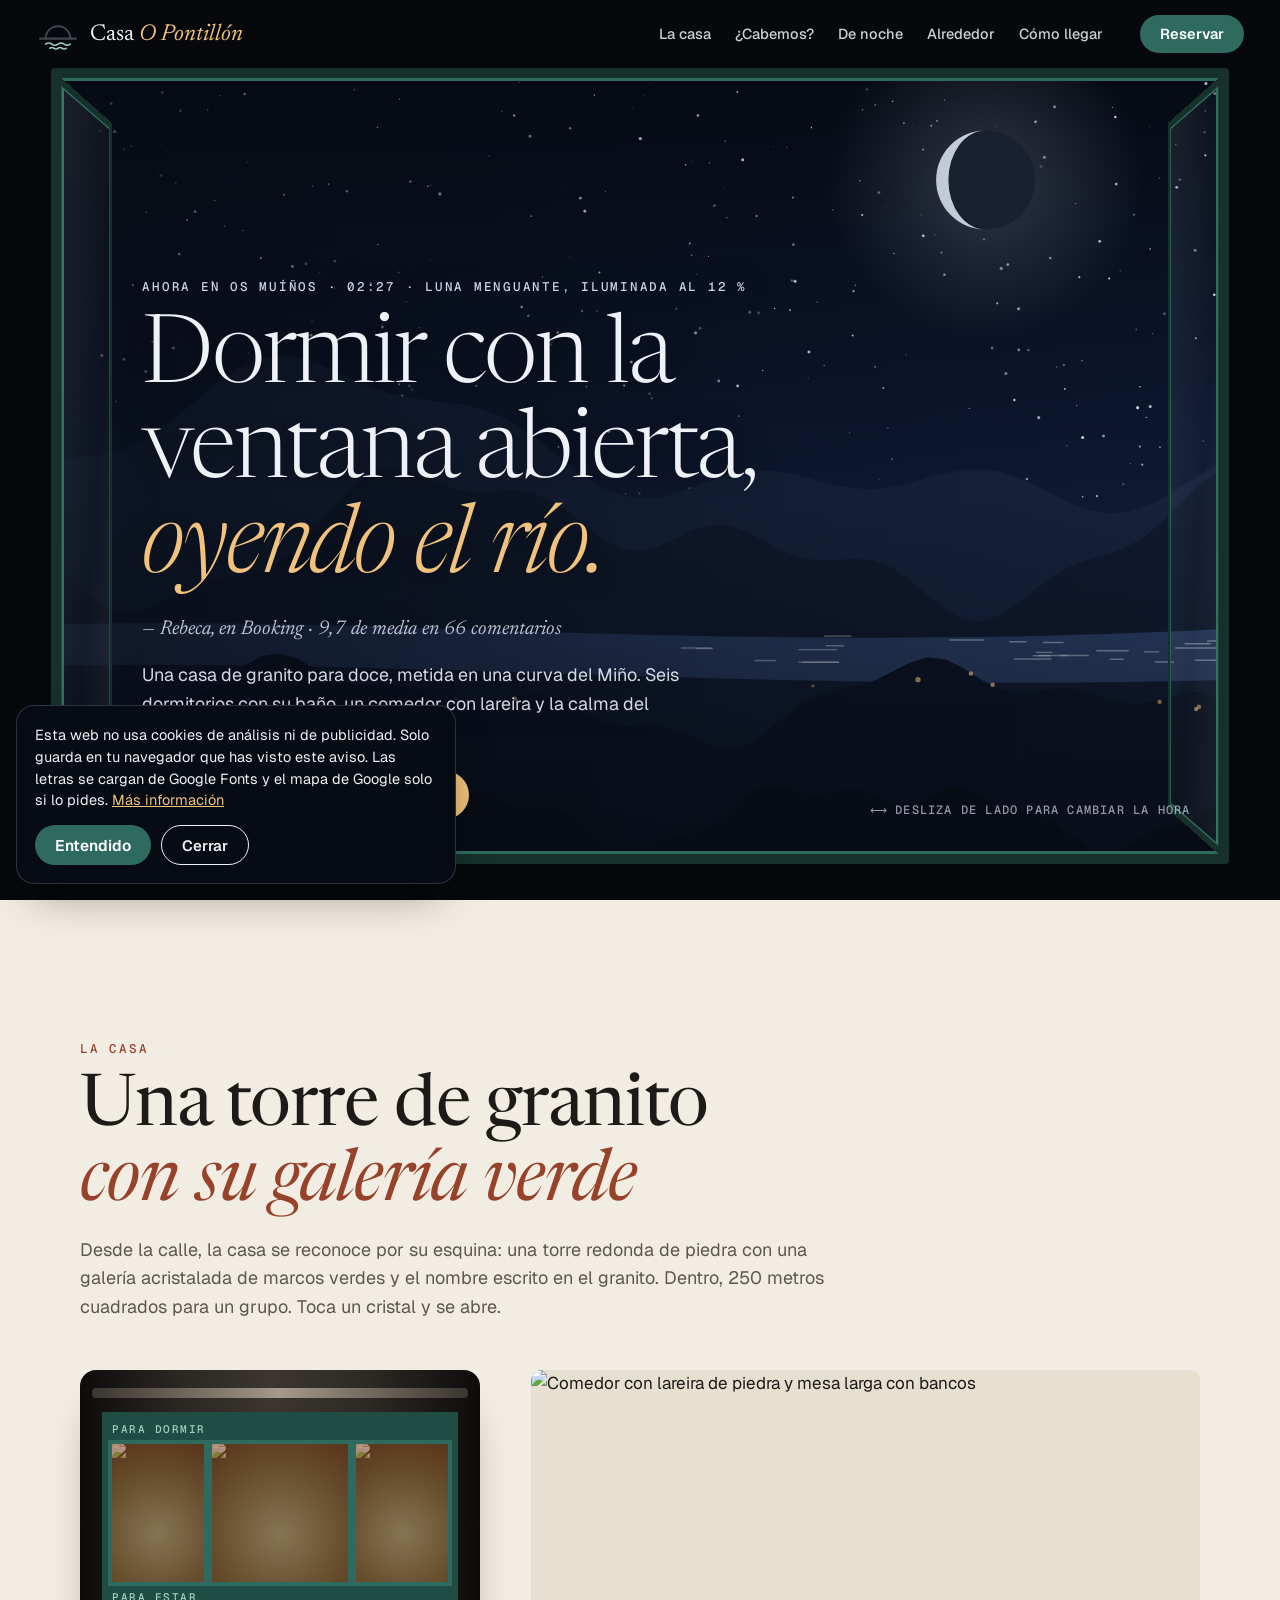
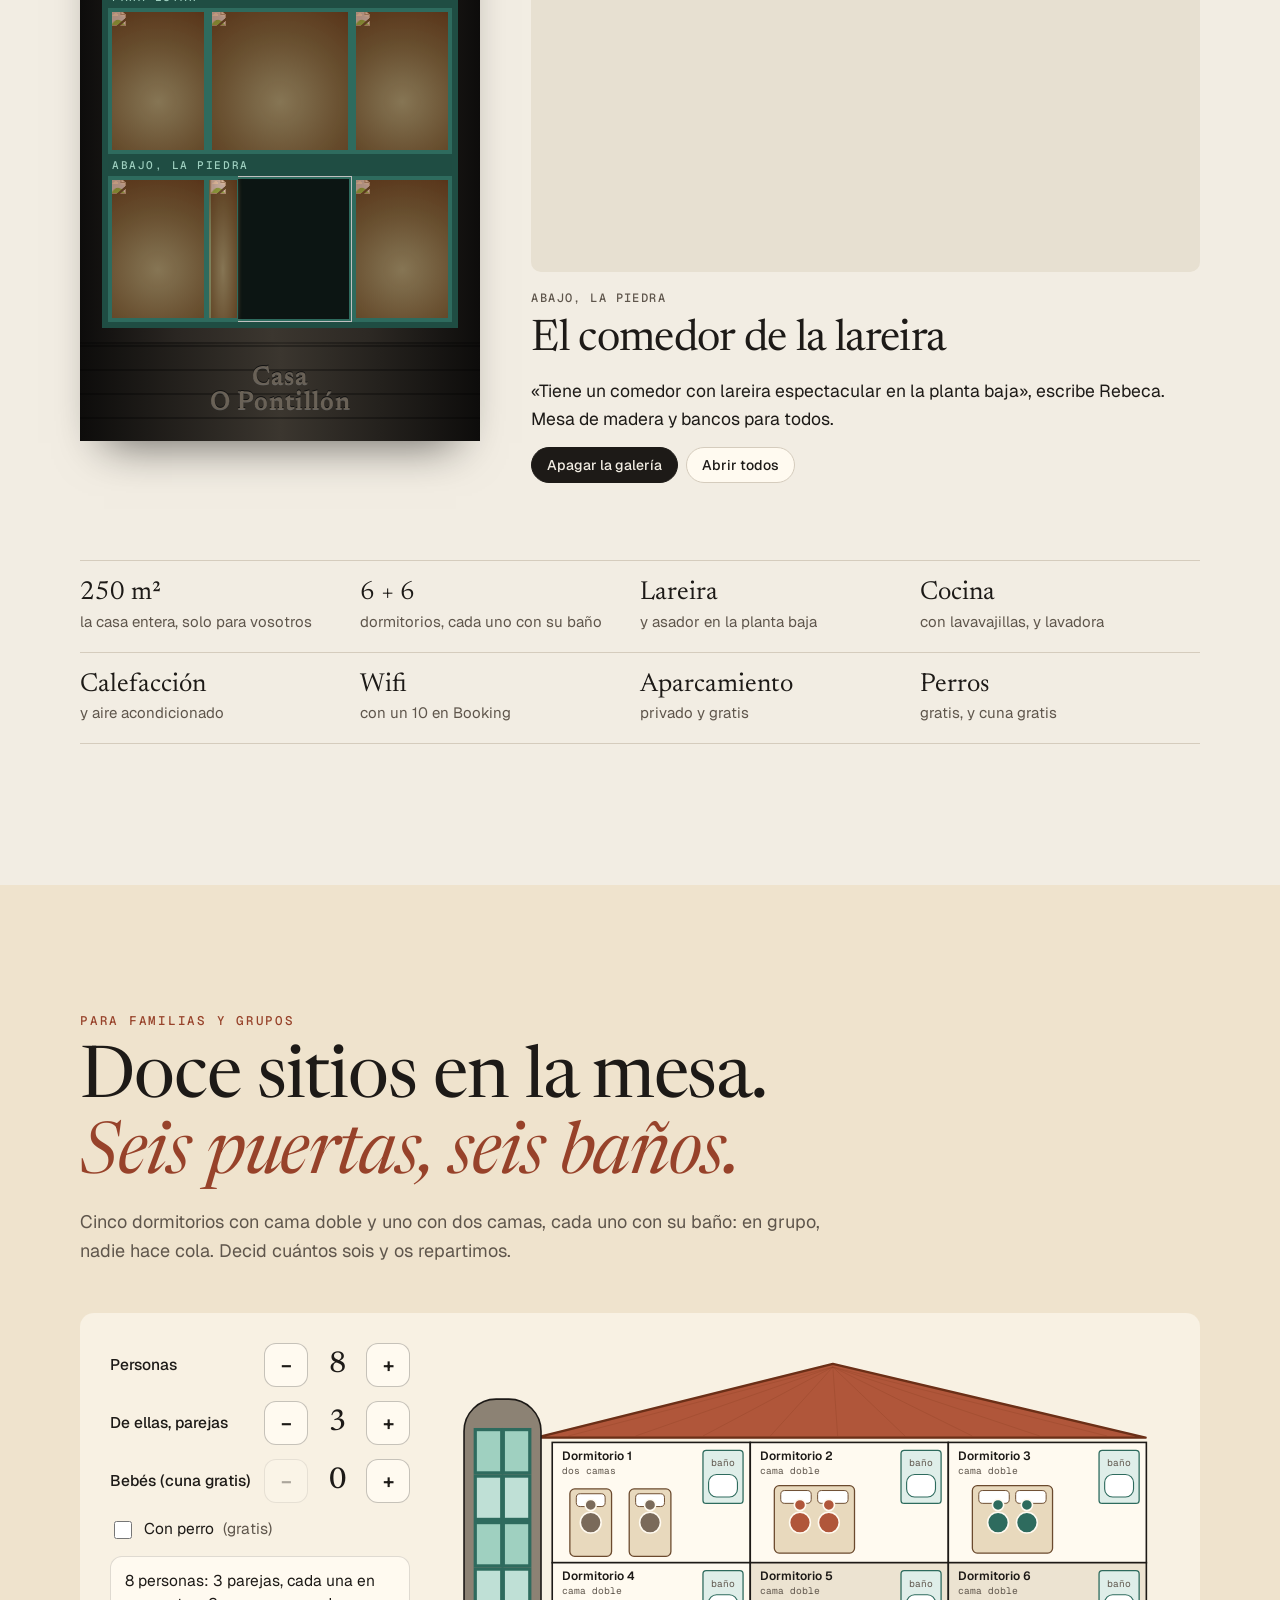
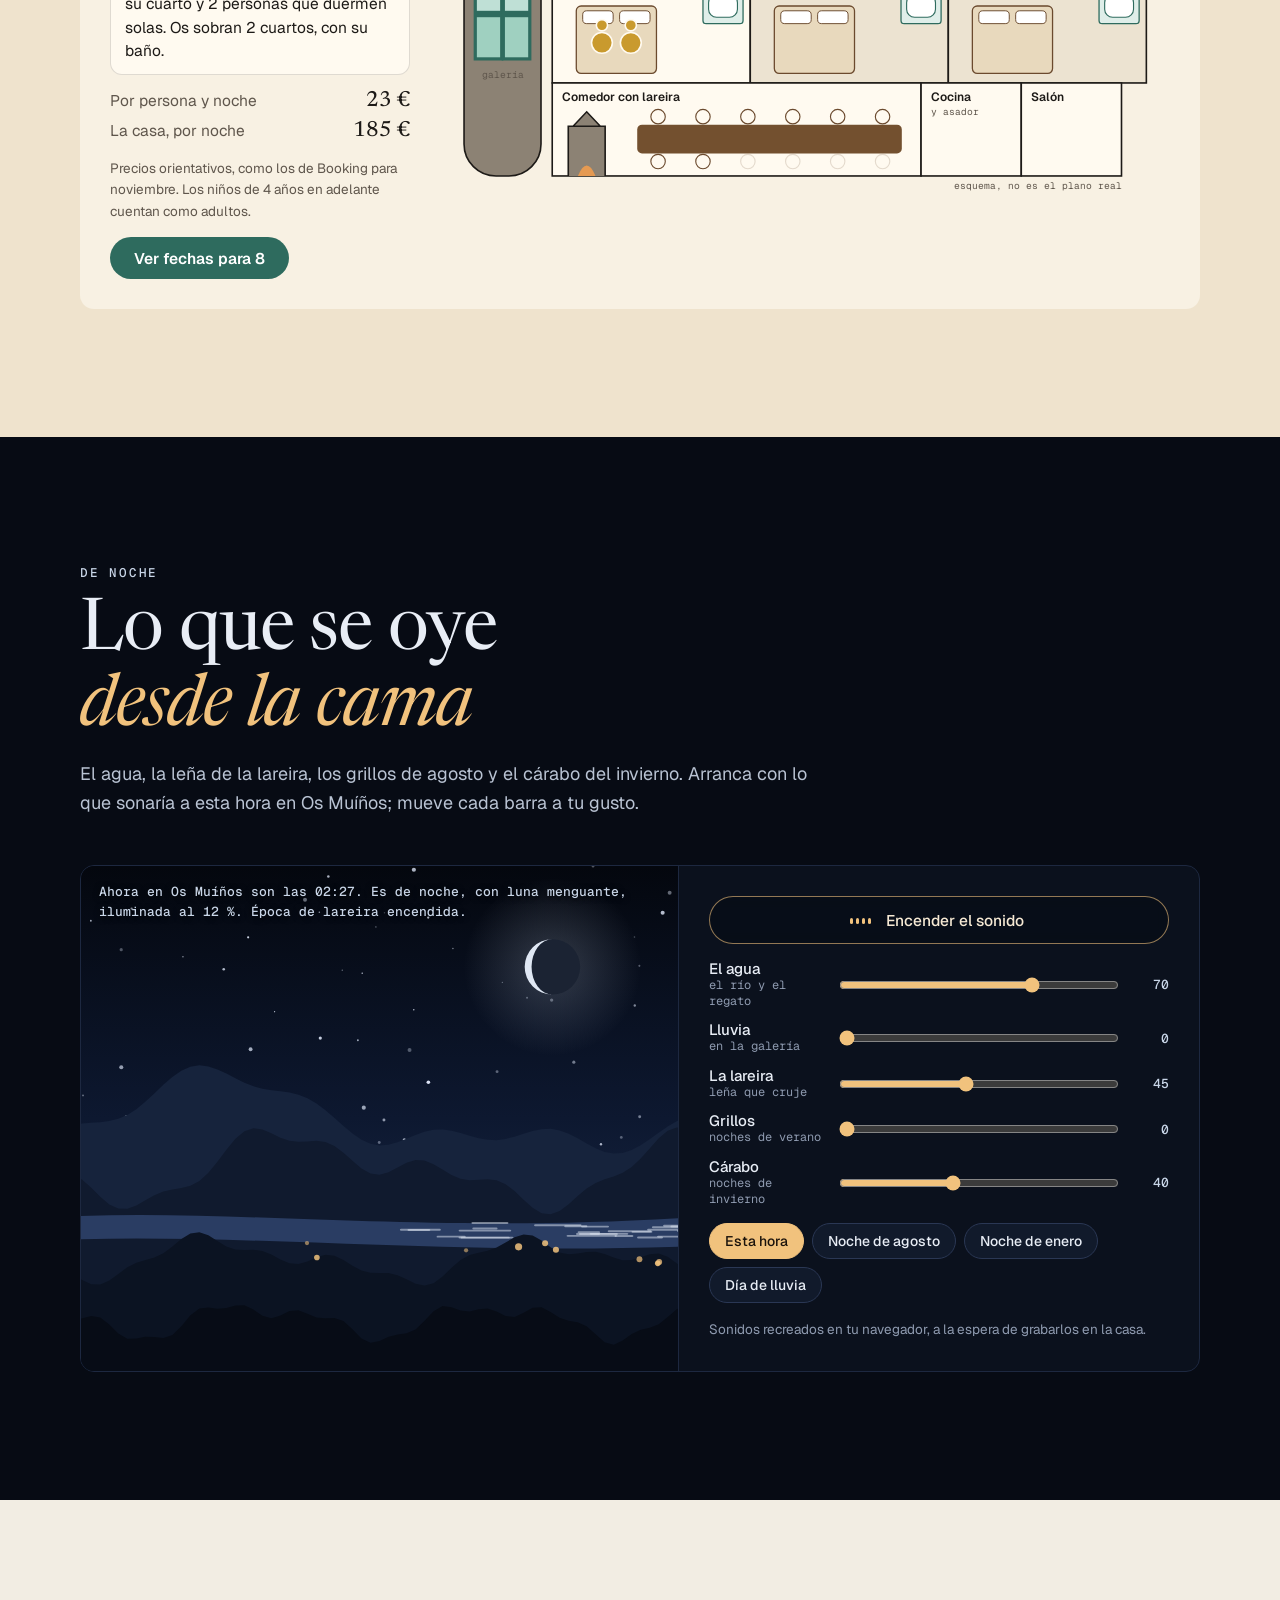
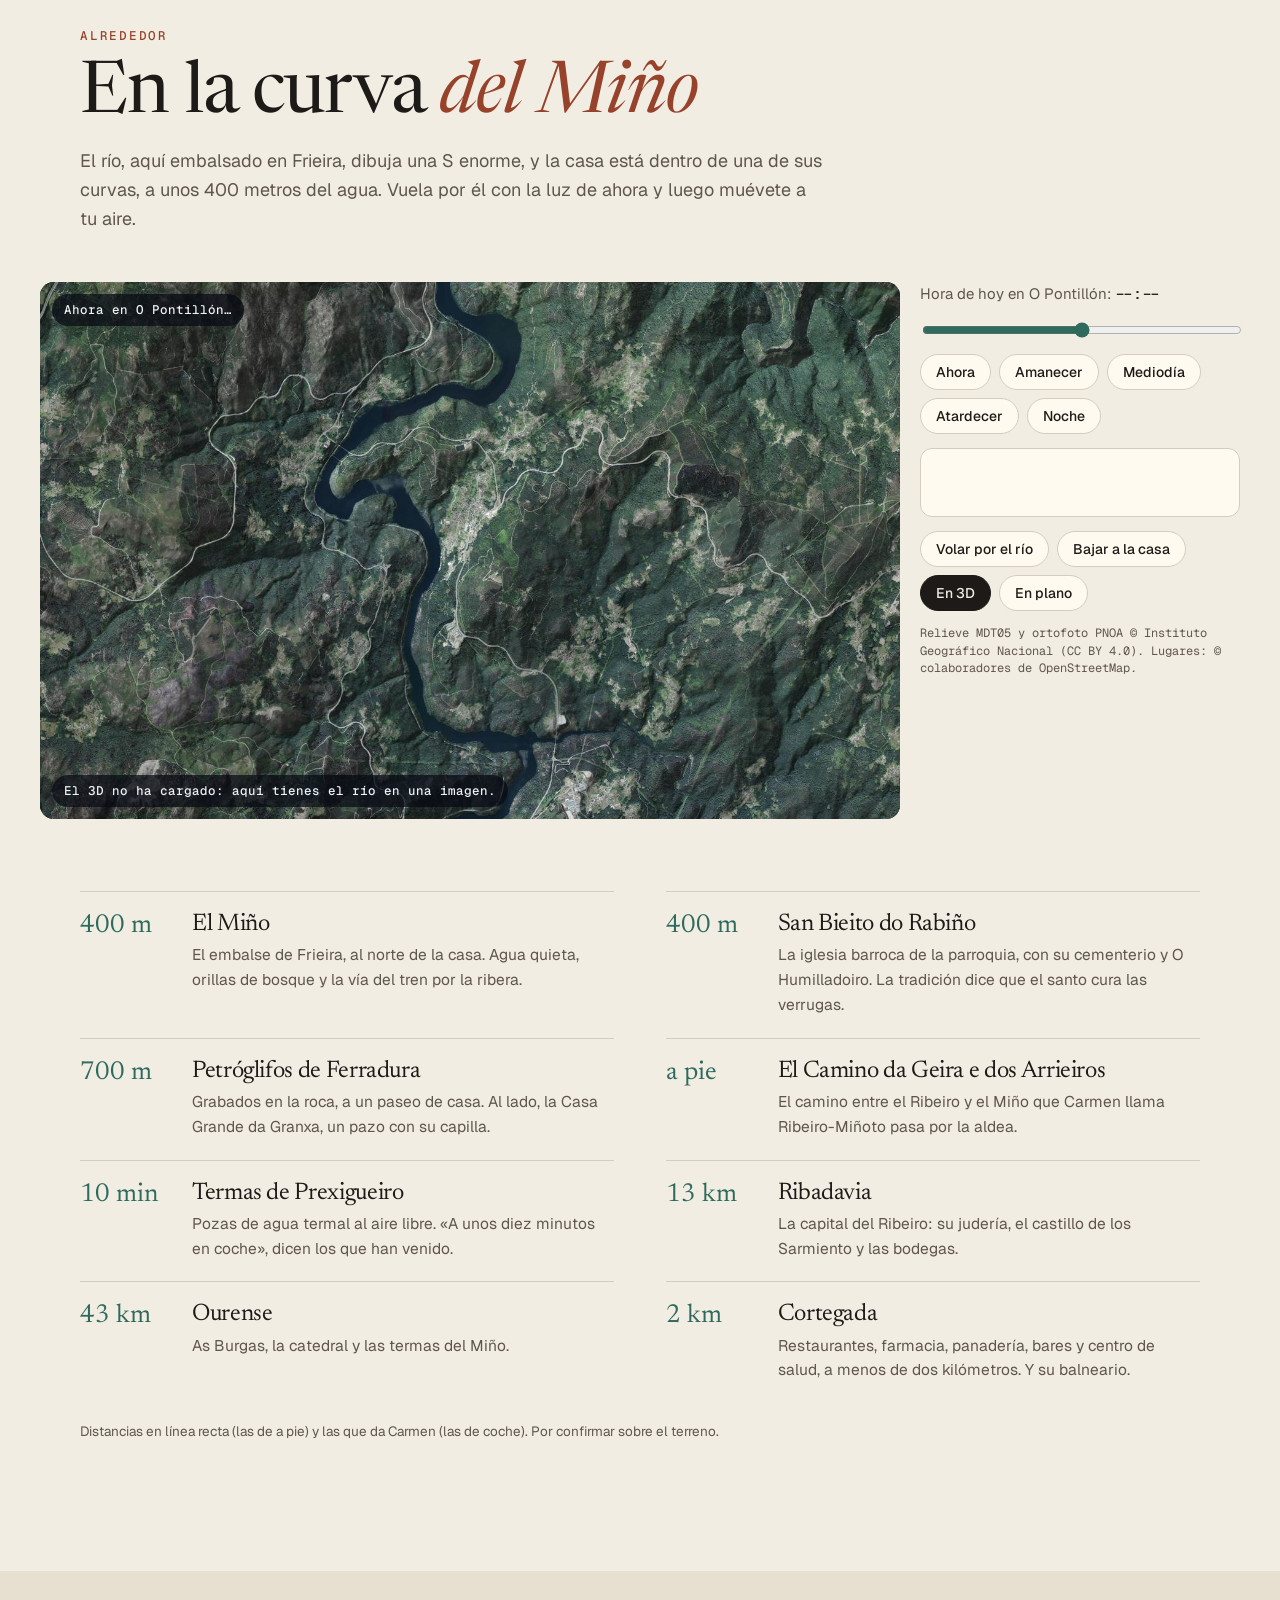
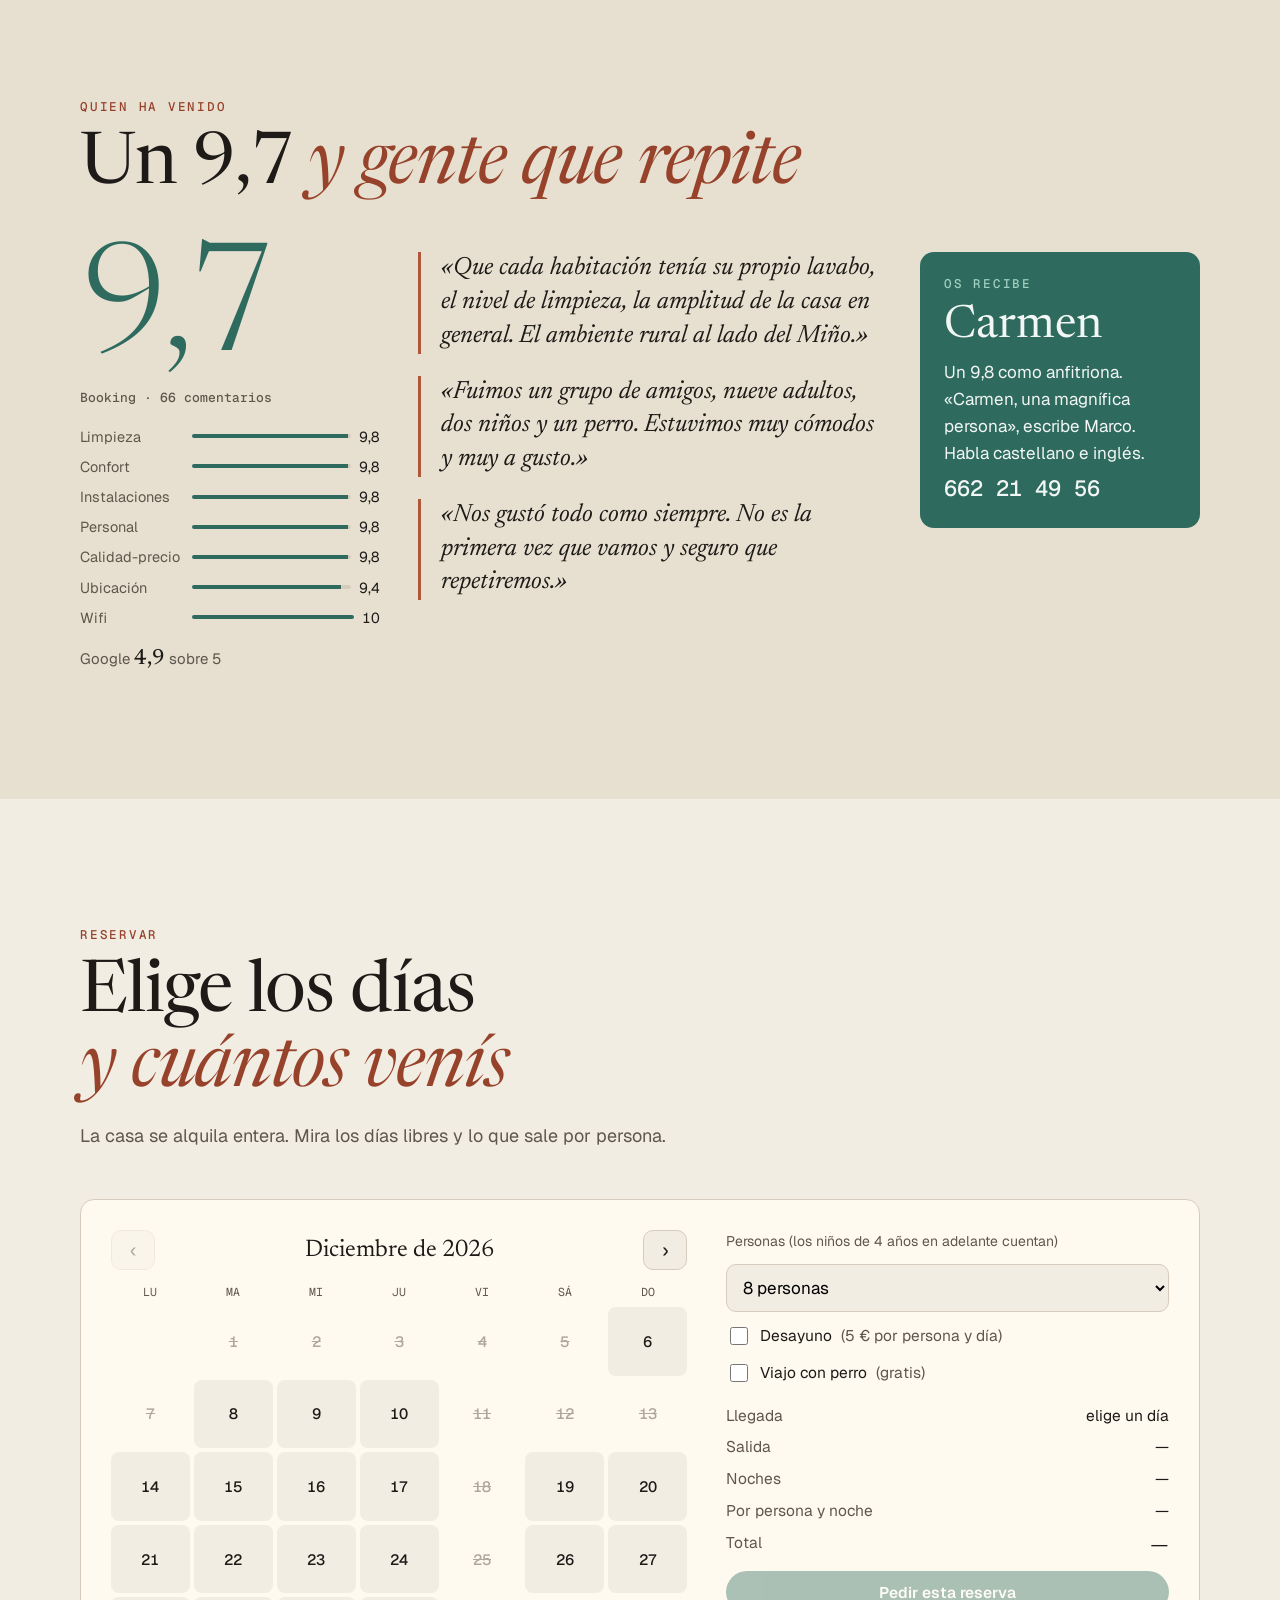
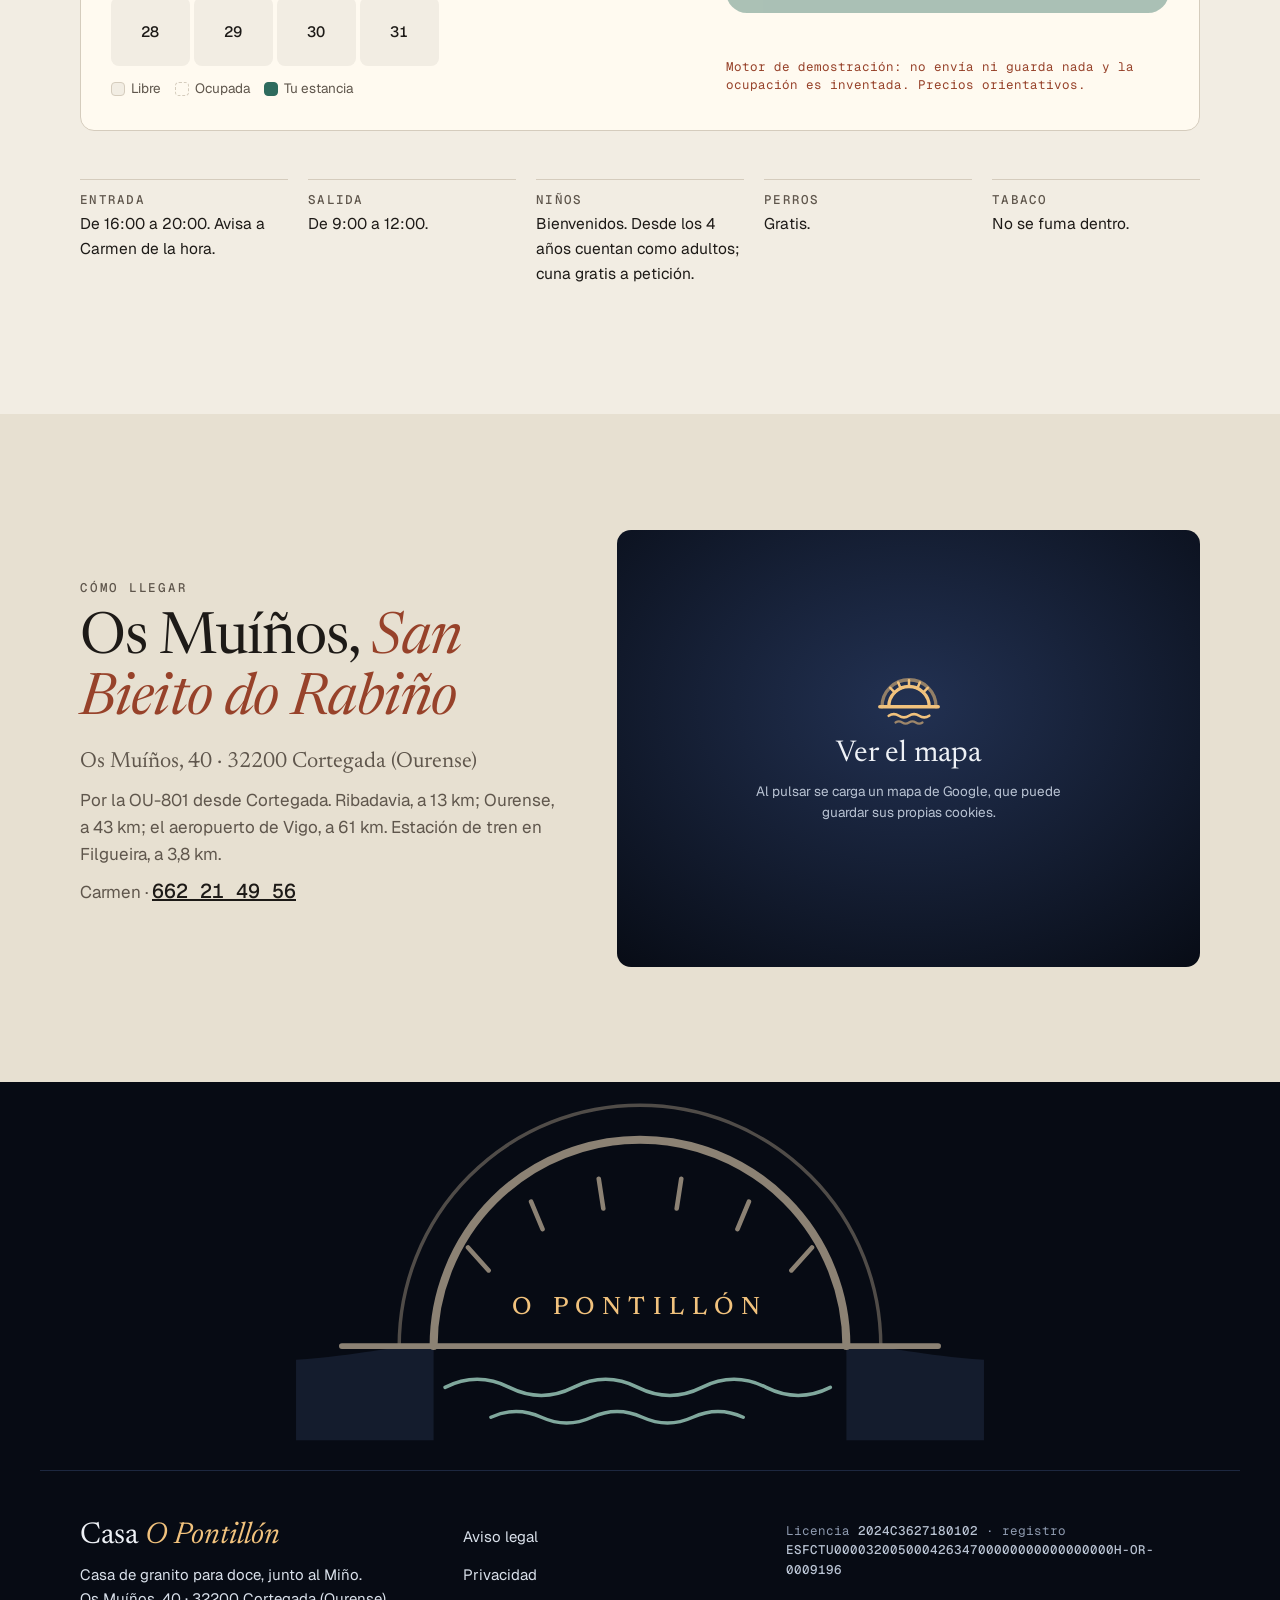
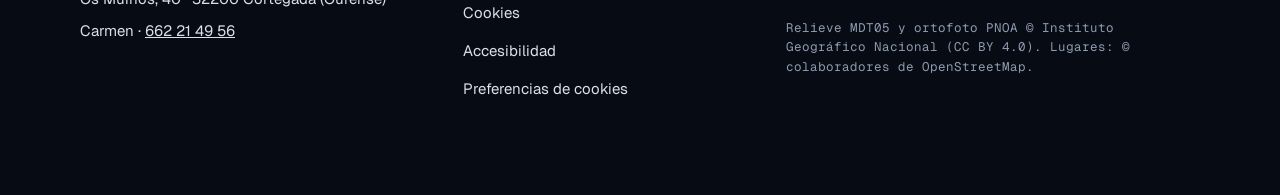
==== index.src.html @ c40fb70e "Web «Con la ventana abierta» para Casa O Pontillón Co-Authored-By: Claude Opus 5.5 <noreply@anthropi" ====
<!DOCTYPE html>
<html lang="es">
<head>
<meta charset="utf-8">
<meta name="robots" content="noindex, nofollow">
<meta name="viewport" content="width=device-width, initial-scale=1">
<title>Casa O Pontillón · Casa rural en Cortegada, junto al Miño</title>
<meta name="description" content="Casa entera de granito para doce en Os Muíños, Cortegada (Ourense), dentro de una curva del Miño. Seis dormitorios con su baño, comedor con lareira, asador y mascotas gratis.">
<meta name="theme-color" content="#070b14">
<link rel="icon" href="img/marca/favicon.svg" type="image/svg+xml">
<link rel="icon" href="img/marca/favicon-32.png" sizes="32x32" type="image/png">
<link rel="apple-touch-icon" href="img/marca/apple-touch-icon.png">
<link rel="manifest" href="manifest.json">
<meta property="og:type" content="website">
<meta property="og:locale" content="es_ES">
<meta property="og:title" content="Casa O Pontillón · Dormir con la ventana abierta, oyendo el río">
<meta property="og:description" content="Casa de granito para doce en Cortegada, en una curva del Miño. Seis dormitorios, cada uno con su baño.">
<meta property="og:image" content="img/og.jpg">
<script>
/* Antes de pintar: clases de estado, mando de maqueta y red de seguridad de la cortina */
(function () {
  var d = document.documentElement, reduce = false;
  try { reduce = matchMedia('(prefers-reduced-motion: reduce)').matches; } catch (e) {}
  d.classList.add('js', reduce ? 'sin-movimiento' : 'con-movimiento');
  // MANDO DE MAQUETA: la densidad solo se aplica si la URL lleva ?revision
  try { var q = new URLSearchParams(location.search); if (q.has('revision')) { d.classList.add('en-revision'); if (q.get('densidad') === 'sobria') d.classList.add('densidad-sobria'); } } catch (e) {}
  // fin del MANDO DE MAQUETA
  window.__pontFuera = function () {
    if (d.classList.contains('cortina-fuera')) return;
    d.classList.add('cortina-fuera'); d.classList.remove('cortina-puesta');
    document.dispatchEvent(new Event('pontillon:cortina-fuera'));
  };
  window.__pont3dFallo = function () { var e = document.getElementById('rio'); if (e && !e.classList.contains('con-3d')) e.classList.add('sin-3d'); var c = document.getElementById('rio-carga'); if (c) c.textContent = 'El 3D no ha cargado: aquí tienes el río en una imagen.'; };
  if (reduce) { window.__pontFuera(); return; }
  d.classList.add('cortina-puesta');
  // red de seguridad: si main.js no llega, la cortina se retira igual a los 6 s
  setTimeout(function () { var c = document.getElementById('cortina'); if (c) c.hidden = true; window.__pontFuera(); }, 6000);
})();
</script>
<link rel="preconnect" href="https://fonts.googleapis.com">
<link rel="preconnect" href="https://fonts.gstatic.com" crossorigin>
<link rel="stylesheet" href="https://fonts.googleapis.com/css2?family=Geist:wght@400;500;600&family=Geist+Mono:wght@400;500&family=Newsreader:ital,opsz,wght@0,6..72,300..600;1,6..72,300..500&display=swap" media="print" onload="this.media='all'">
<noscript><link rel="stylesheet" href="https://fonts.googleapis.com/css2?family=Geist:wght@400;500;600&family=Geist+Mono:wght@400;500&family=Newsreader:ital,opsz,wght@0,6..72,300..600;1,6..72,300..500&display=swap"></noscript>
<link rel="stylesheet" href="css/estilos.css?v=212accc4">
<link rel="stylesheet" href="css/3d.css">
<script type="application/ld+json">{
  "@context": "https://schema.org",
  "@type": "LodgingBusiness",
  "name": "Casa O Pontillón",
  "description": "Casa entera de granito para doce personas: seis dormitorios con baño propio, comedor con lareira, asador y cocina. Junto al Miño, en Cortegada (Ourense).",
  "telephone": "+34 662 21 49 56",
  "address": { "@type": "PostalAddress", "streetAddress": "Os Muíños, 40, San Bieito do Rabiño", "postalCode": "32200", "addressLocality": "Cortegada", "addressRegion": "Ourense", "addressCountry": "ES" },
  "geo": { "@type": "GeoCoordinates", "latitude": 42.21599, "longitude": -8.16337 },
  "checkinTime": "16:00", "checkoutTime": "12:00", "petsAllowed": true, "numberOfRooms": 6,
  "aggregateRating": { "@type": "AggregateRating", "ratingValue": "9.7", "bestRating": "10", "reviewCount": "66" }
}</script>
</head>
<body>
<a class="saltar" href="#principal">Saltar al contenido</a>

<!-- CORTINA: los cristales de la galería se encienden uno a uno, de abajo arriba -->
<div class="cortina" id="cortina" aria-hidden="true">
  <div class="cortina-galeria" id="cortina-galeria"><i></i><i></i><i></i><i></i><i></i><i></i><i></i><i></i></div>
  <p class="cortina-nombre"><span>Casa</span>O Pontillón</p>
</div>

<header class="cab" id="cab">
  <a class="cab-marca" href="#arriba" aria-label="Casa O Pontillón, volver al principio">
    <svg class="cab-puente" viewBox="0 0 64 48" aria-hidden="true">
      <path class="base" d="M6 30H58M14 30A18 18 0 0 1 50 30"/>
      <path class="lectura" id="cab-lectura" pathLength="1" d="M14 30A18 18 0 0 1 50 30"/>
      <path class="ondas" id="cab-ondas" d="M14 38q4.5-3 9 0t9 0 9 0 9 0M20 44q3-2 6 0t6 0 6 0 6 0"/>
    </svg>
    <span class="cab-nombre">Casa <i>O Pontillón</i></span>
  </a>
  <nav class="cab-nav" aria-label="Secciones">
    <a href="#casa">La casa</a>
    <a href="#dormir">¿Cabemos?</a>
    <a href="#noche">De noche</a>
    <a href="#alrededor">Alrededor</a>
    <a href="#llegar">Cómo llegar</a>
  </nav>
  <a class="btn cab-reservar" href="#reserva">Reservar</a>
  <button type="button" class="cab-menu" id="menu-btn" aria-expanded="false" aria-controls="menu-movil">Menú</button>
</header>
<div class="menu-movil" id="menu-movil" hidden>
  <nav aria-label="Menú">
    <a href="#casa">La casa</a>
    <a href="#dormir">¿Cabemos?</a>
    <a href="#noche">De noche</a>
    <a href="#alrededor">Alrededor</a>
    <a href="#opiniones">Opiniones</a>
    <a href="#reserva">Reservar</a>
    <a href="#llegar">Cómo llegar</a>
  </nav>
  <p class="menu-tel">Carmen · <a href="tel:+34662214956">662 21 49 56</a></p>
</div>

<main id="principal">

<!-- PORTADA: la ventana abierta al valle, con el cielo de ahora. Arrastrar de lado mueve la hora -->
<section class="portada" id="arriba" aria-labelledby="t-portada">
  <div class="cielos" id="cielos" aria-hidden="true">
    <svg class="cielo es-noche" id="cielo-noche" viewBox="0 0 1600 1000" preserveAspectRatio="xMidYMid slice"></svg>
    <svg class="cielo es-dia" id="cielo-dia" viewBox="0 0 1600 1000" preserveAspectRatio="xMidYMid slice"></svg>
  </div>
  <div class="ventana" aria-hidden="true"><i class="hoja izq"></i><i class="hoja der"></i></div>
  <div class="portada-txt">
    <p class="ant" id="portada-ahora">Os Muíños · Cortegada · junto al Miño</p>
    <h1 id="t-portada">Dormir con la ventana abierta, <i>oyendo el río.</i></h1>
    <p class="firma">Rebeca, en Booking · 9,7 de media en 66 comentarios</p>
    <p class="bajada">Una casa de granito para doce, metida en una curva del Miño. Seis dormitorios con su baño, un comedor con lareira y la calma del Ribeiro.</p>
    <div class="portada-botones">
      <button type="button" class="oir" id="oir-portada" aria-pressed="false"><span class="ondas" aria-hidden="true"><i></i><i></i><i></i><i></i></span><span class="t">Escuchar el río</span></button>
      <a class="btn" href="#reserva">Ver fechas</a>
    </div>
  </div>
  <p class="portada-pista" id="portada-pista" aria-hidden="true">Desliza de lado para cambiar la hora</p>
</section>

<!-- LA CASA, CRISTAL A CRISTAL -->
<section class="casa" id="casa" aria-labelledby="t-casa">
  <div class="env">
    <header class="sec-cab">
      <p class="ant">La casa</p>
      <h2 id="t-casa">Una torre de granito <i>con su galería verde</i></h2>
      <p>Desde la calle, la casa se reconoce por su esquina: una torre redonda de piedra con una galería acristalada de marcos verdes y el nombre escrito en el granito. Dentro, 250 metros cuadrados para un grupo. Toca un cristal y se abre.</p>
    </header>
    <div class="galeria" id="galeria">
      <div class="g-torre">
        <div class="g-cornisa"></div>
        <div class="g-panel" role="group" aria-label="Cristales de la galería: cada uno abre una parte de la casa">
          <span class="planta-rot">Para dormir</span>
          <button type="button" class="cristal" data-i="0" aria-pressed="false" aria-label="Un cuarto con la ventana al verde"><img data-foto="dorm-verde" alt="" sizes="160px"><span class="hoja"></span></button>
          <button type="button" class="cristal" data-i="1" aria-pressed="false" aria-label="Seis puertas, seis baños"><img data-foto="dorm-cuadros" alt="" sizes="160px"><span class="hoja"></span></button>
          <button type="button" class="cristal" data-i="2" aria-pressed="false" aria-label="El de las dos camas"><img data-foto="dorm-dos" alt="" sizes="160px"><span class="hoja"></span></button>
          <span class="planta-rot">Para estar</span>
          <button type="button" class="cristal" data-i="3" aria-pressed="false" aria-label="El salón"><img data-foto="salon" alt="" sizes="160px"><span class="hoja"></span></button>
          <button type="button" class="cristal" data-i="4" aria-pressed="false" aria-label="Una cocina para un grupo"><img data-foto="cocina" alt="" sizes="160px"><span class="hoja"></span></button>
          <button type="button" class="cristal" data-i="5" aria-pressed="false" aria-label="La mesa larga"><img data-foto="mantel" alt="" sizes="160px"><span class="hoja"></span></button>
          <span class="planta-rot">Abajo, la piedra</span>
          <button type="button" class="cristal" data-i="6" aria-pressed="false" aria-label="La entrada de granito"><img data-foto="entrada" alt="" sizes="160px"><span class="hoja"></span></button>
          <button type="button" class="cristal" data-i="7" aria-pressed="true" aria-label="El comedor de la lareira"><img data-foto="lareira" alt="" sizes="160px"><span class="hoja"></span></button>
          <button type="button" class="cristal" data-i="8" aria-pressed="false" aria-label="Lo que guarda la pared"><img data-foto="piedra" alt="" sizes="160px"><span class="hoja"></span></button>
        </div>
        <div class="g-base"><span>Casa<br>O Pontillón</span></div>
      </div>
      <div class="g-detalle" aria-live="polite">
        <div class="g-fotos">
          <figure data-i="0" hidden><img data-foto="dorm-verde" alt="Dormitorio doble con cabecero de hierro y la ventana abierta a los árboles" sizes="(max-width: 860px) 100vw, 640px"></figure>
          <figure data-i="1" hidden><img data-foto="dorm-cuadros" alt="Dormitorio con colcha de cuadros verdes y armario de madera" sizes="(max-width: 860px) 100vw, 640px"></figure>
          <figure data-i="2" hidden><img data-foto="dorm-dos" alt="Dormitorio con dos camas individuales de colcha naranja" sizes="(max-width: 860px) 100vw, 640px"></figure>
          <figure data-i="3" hidden><img data-foto="salon" alt="Salón con tresillos, mesa baja y tele" sizes="(max-width: 860px) 100vw, 640px"></figure>
          <figure data-i="4" hidden><img data-foto="cocina" alt="Cocina grande con fogones, horno y armarios claros" sizes="(max-width: 860px) 100vw, 640px"></figure>
          <figure data-i="5" hidden><img data-foto="mantel" alt="Comedor con dos mesas en fila y manteles de cuadros" sizes="(max-width: 860px) 100vw, 640px"></figure>
          <figure data-i="6" hidden><img data-foto="entrada" alt="Recibidor con paredes de granito, escalera de madera y una barrica" sizes="(max-width: 860px) 100vw, 640px"></figure>
          <figure data-i="7"><img data-foto="lareira" alt="Comedor con lareira de piedra y mesa larga con bancos" sizes="(max-width: 860px) 100vw, 640px"></figure>
          <figure data-i="8" hidden><img data-foto="piedra" alt="Muro de granito con una repisa de cántaros, faroles y una radio antigua" sizes="(max-width: 860px) 100vw, 640px"></figure>
        </div>
        <p class="g-planta" id="g-planta">Abajo, la piedra</p>
        <h3 id="g-tit">El comedor de la lareira</h3>
        <p id="g-txt">«Tiene un comedor con lareira espectacular en la planta baja», escribe Rebeca. Mesa de madera y bancos para todos.</p>
        <div class="fila"><button type="button" class="chip" id="g-noche" aria-pressed="false">Encender la galería</button><button type="button" class="chip" id="g-todos" aria-pressed="false">Abrir todos</button></div>
      </div>
    </div>
    <ul class="servicios" aria-label="Lo que tiene la casa">
      <li><b>250 m²</b>la casa entera, solo para vosotros</li>
      <li><b>6 + 6</b>dormitorios, cada uno con su baño</li>
      <li><b>Lareira</b>y asador en la planta baja</li>
      <li><b>Cocina</b>con lavavajillas, y lavadora</li>
      <li><b>Calefacción</b>y aire acondicionado</li>
      <li><b>Wifi</b>con un 10 en Booking</li>
      <li><b>Aparcamiento</b>privado y gratis</li>
      <li><b>Perros</b>gratis, y cuna gratis</li>
    </ul>
  </div>
</section>

<!-- ¿CÓMO DORMIMOS? Grupo, cuartos, baños, mesa y precio -->
<section class="dormir" id="dormir" aria-labelledby="t-dormir">
  <div class="env">
    <header class="sec-cab">
      <p class="ant">Para familias y grupos</p>
      <h2 id="t-dormir">Doce sitios en la mesa. <i>Seis puertas, seis baños.</i></h2>
      <p>Cinco dormitorios con cama doble y uno con dos camas, cada uno con su baño: en grupo, nadie hace cola. Decid cuántos sois y os repartimos.</p>
    </header>
    <div class="grupo" id="grupo">
      <div class="g-mandos">
        <div class="paso"><span>Personas</span><button type="button" data-d="n" data-v="-1" aria-label="Una persona menos">−</button><output id="c-n" aria-live="polite">8</output><button type="button" data-d="n" data-v="1" aria-label="Una persona más">+</button></div>
        <div class="paso"><span>De ellas, parejas</span><button type="button" data-d="p" data-v="-1" aria-label="Una pareja menos">−</button><output id="c-p">3</output><button type="button" data-d="p" data-v="1" aria-label="Una pareja más">+</button></div>
        <div class="paso"><span>Bebés (cuna gratis)</span><button type="button" data-d="b" data-v="-1" aria-label="Un bebé menos">−</button><output id="c-b">0</output><button type="button" data-d="b" data-v="1" aria-label="Un bebé más">+</button></div>
        <label class="casilla"><input type="checkbox" id="c-perro"> Con perro <span>(gratis)</span></label>
        <p class="g-res" id="c-res" aria-live="polite"></p>
        <dl class="g-precio"><dt>Por persona y noche</dt><dd id="c-pp">—</dd><dt>La casa, por noche</dt><dd id="c-noche">—</dd></dl>
        <p class="nota">Precios orientativos, como los de Booking para noviembre. Los niños de 4 años en adelante cuentan como adultos.</p>
        <button type="button" class="btn" id="c-ir">Ver fechas para 8</button>
      </div>
      <svg class="esquema" id="esquema" viewBox="0 0 900 560" role="img" aria-label="Esquema de la casa con los seis dormitorios, sus baños y quién duerme en cada uno"></svg>
    </div>
  </div>
</section>

<!-- DE NOCHE: lo que se oye desde la cama -->
<section class="noche" id="noche" aria-labelledby="t-noche">
  <div class="env">
    <header class="sec-cab">
      <p class="ant">De noche</p>
      <h2 id="t-noche">Lo que se oye <i>desde la cama</i></h2>
      <p>El agua, la leña de la lareira, los grillos de agosto y el cárabo del invierno. Arranca con lo que sonaría a esta hora en Os Muíños; mueve cada barra a tu gusto.</p>
    </header>
    <div class="sonido" id="sonido">
      <div class="s-ventana">
        <svg id="cielo-sonido" viewBox="0 0 600 420" preserveAspectRatio="xMidYMid slice" aria-hidden="true"></svg>
        <canvas id="onda" aria-hidden="true"></canvas>
        <p class="s-ahora" id="s-ahora">—</p>
      </div>
      <div class="s-mesa">
        <button type="button" class="oir grande" id="oir-noche" aria-pressed="false"><span class="ondas" aria-hidden="true"><i></i><i></i><i></i><i></i></span><span class="t">Encender el sonido</span></button>
        <div class="pistas" id="pistas"></div>
        <div class="fila" role="group" aria-label="Momentos"><button type="button" class="chip" data-mez="ahora" aria-pressed="true">Esta hora</button><button type="button" class="chip" data-mez="verano">Noche de agosto</button><button type="button" class="chip" data-mez="invierno">Noche de enero</button><button type="button" class="chip" data-mez="lluvia">Día de lluvia</button></div>
        <p class="nota">Sonidos recreados en tu navegador, a la espera de grabarlos en la casa.</p>
      </div>
    </div>
  </div>
</section>

<!-- ALREDEDOR: el Miño en 3D (lo pinta el módulo 3D en #rio) y los lugares -->
<section class="alrededor" id="alrededor" aria-labelledby="t-alrededor">
  <div class="env">
    <header class="sec-cab">
      <p class="ant">Alrededor</p>
      <h2 id="t-alrededor">En la curva <i>del Miño</i></h2>
      <p>El río, aquí embalsado en Frieira, dibuja una S enorme, y la casa está dentro de una de sus curvas, a unos 400 metros del agua. Vuela por él con la luz de ahora y luego muévete a tu aire.</p>
    </header>
  </div>
  <div class="env ancho" id="rio">
    <div class="rio-marco" id="rio-marco">
      <img id="rio-poster" class="rio-poster" src="img/terreno/plano.jpg" alt="El valle del Miño en relieve, con la S del embalse de Frieira y la casa dentro de una curva"  loading="lazy" decoding="async">
      <div class="rio-lienzo" id="rio-lienzo"></div>
      <div class="rotulos" id="rio-rotulos" aria-hidden="true"></div>
      <button type="button" class="rio-mover" id="rio-mover" hidden>Mover el mapa</button>
      <p class="rio-carga" id="rio-carga">Cargando el relieve…</p>
      <p class="rio-chip" id="rio-chip">Ahora en O Pontillón…</p>
    </div>
    <div class="rio-mandos">
      <label for="rio-hora">Hora de hoy en O Pontillón: <b id="rio-hora-txt">--:--</b></label>
      <input type="range" id="rio-hora" min="0" max="1439" step="1" value="720">
      <div class="fila" role="group" aria-label="Momentos del día"><button type="button" class="chip" data-h="ahora">Ahora</button><button type="button" class="chip" data-h="sale">Amanecer</button><button type="button" class="chip" data-h="mediodia">Mediodía</button><button type="button" class="chip" data-h="pone">Atardecer</button><button type="button" class="chip" data-h="noche">Noche</button></div>
      <p class="rio-lectura" id="rio-lectura" aria-live="polite"></p>
      <div class="fila" role="group" aria-label="Vista"><button type="button" class="chip" id="rio-volar">Volar por el río</button><button type="button" class="chip" id="rio-casa" aria-pressed="false">Bajar a la casa</button><button type="button" class="chip" id="rio-3d" aria-pressed="true">En 3D</button><button type="button" class="chip" id="rio-plano" aria-pressed="false">En plano</button></div>
      <p class="rio-fuente">Relieve MDT05 y ortofoto PNOA © Instituto Geográfico Nacional (CC BY 4.0). Lugares: © colaboradores de OpenStreetMap.</p>
    </div>
  </div>
  <div class="env">
    <ul class="lugares">
      <li><span class="dist">400 m</span><div><h3>El Miño</h3><p>El embalse de Frieira, al norte de la casa. Agua quieta, orillas de bosque y la vía del tren por la ribera.</p></div></li>
      <li><span class="dist">400 m</span><div><h3>San Bieito do Rabiño</h3><p>La iglesia barroca de la parroquia, con su cementerio y O Humilladoiro. La tradición dice que el santo cura las verrugas.</p></div></li>
      <li><span class="dist">700 m</span><div><h3>Petróglifos de Ferradura</h3><p>Grabados en la roca, a un paseo de casa. Al lado, la Casa Grande da Granxa, un pazo con su capilla.</p></div></li>
      <li><span class="dist">a pie</span><div><h3>El Camino da Geira e dos Arrieiros</h3><p>El camino entre el Ribeiro y el Miño que Carmen llama Ribeiro-Miñoto pasa por la aldea.</p></div></li>
      <li><span class="dist">10 min</span><div><h3>Termas de Prexigueiro</h3><p>Pozas de agua termal al aire libre. «A unos diez minutos en coche», dicen los que han venido.</p></div></li>
      <li><span class="dist">13 km</span><div><h3>Ribadavia</h3><p>La capital del Ribeiro: su judería, el castillo de los Sarmiento y las bodegas.</p></div></li>
      <li><span class="dist">43 km</span><div><h3>Ourense</h3><p>As Burgas, la catedral y las termas del Miño.</p></div></li>
      <li><span class="dist">2 km</span><div><h3>Cortegada</h3><p>Restaurantes, farmacia, panadería, bares y centro de salud, a menos de dos kilómetros. Y su balneario.</p></div></li>
    </ul>
    <p class="nota">Distancias en línea recta (las de a pie) y las que da Carmen (las de coche). Por confirmar sobre el terreno.</p>
  </div>
</section>

<!-- CARMEN Y OPINIONES -->
<section class="opiniones" id="opiniones" aria-labelledby="t-opiniones">
  <div class="env">
    <header class="sec-cab">
      <p class="ant">Quien ha venido</p>
      <h2 id="t-opiniones">Un 9,7 <i>y gente que repite</i></h2>
    </header>
    <div class="op-rejilla">
      <div class="op-nota">
        <p class="op-num">9,7</p>
        <p class="op-fuente">Booking · 66 comentarios</p>
        <dl class="op-desglose">
          <dt>Limpieza</dt><dd><i style="--v:.98"></i>9,8</dd>
          <dt>Confort</dt><dd><i style="--v:.98"></i>9,8</dd>
          <dt>Instalaciones</dt><dd><i style="--v:.98"></i>9,8</dd>
          <dt>Personal</dt><dd><i style="--v:.98"></i>9,8</dd>
          <dt>Calidad-precio</dt><dd><i style="--v:.98"></i>9,8</dd>
          <dt>Ubicación</dt><dd><i style="--v:.94"></i>9,4</dd>
          <dt>Wifi</dt><dd><i style="--v:1"></i>10</dd>
        </dl>
        <p class="op-google">Google <b>4,9</b> sobre 5</p>
      </div>
      <div class="op-citas">
        <blockquote><p>«Que cada habitación tenía su propio lavabo, el nivel de limpieza, la amplitud de la casa en general. El ambiente rural al lado del Miño.»</p></blockquote>
        <blockquote><p>«Fuimos un grupo de amigos, nueve adultos, dos niños y un perro. Estuvimos muy cómodos y muy a gusto.»</p></blockquote>
        <blockquote><p>«Nos gustó todo como siempre. No es la primera vez que vamos y seguro que repetiremos.»</p></blockquote>
      </div>
      <div class="carmen">
        <p class="ant">Os recibe</p>
        <p class="carmen-nombre">Carmen</p>
        <p>Un 9,8 como anfitriona. «Carmen, una magnífica persona», escribe Marco. Habla castellano e inglés.</p>
        <p class="carmen-tel"><a href="tel:+34662214956">662 21 49 56</a></p>
      </div>
    </div>
  </div>
</section>

<!-- RESERVA: motor de DEMOSTRACIÓN -->
<section class="reserva" id="reserva" aria-labelledby="t-reserva">
  <div class="env">
    <header class="sec-cab">
      <p class="ant">Reservar</p>
      <h2 id="t-reserva">Elige los días <i>y cuántos venís</i></h2>
      <p>La casa se alquila entera. Mira los días libres y lo que sale por persona.</p>
    </header>
    <div class="motor">
      <div class="motor-cal">
        <div class="cal-nav"><button type="button" id="cal-ant" aria-label="Mes anterior">‹</button><b id="cal-mes">—</b><button type="button" id="cal-sig" aria-label="Mes siguiente">›</button></div>
        <div class="cal" id="cal"></div>
        <div class="leyenda-cal"><span><i></i>Libre</span><span><i class="l2"></i>Ocupada</span><span><i class="l3"></i>Tu estancia</span></div>
      </div>
      <div class="resumen">
        <label for="res-pers">Personas (los niños de 4 años en adelante cuentan)</label>
        <select id="res-pers"></select>
        <label class="casilla"><input type="checkbox" id="res-des"> Desayuno <span>(5 € por persona y día)</span></label>
        <label class="casilla"><input type="checkbox" id="res-perro"> Viajo con perro <span>(gratis)</span></label>
        <dl>
          <dt>Llegada</dt><dd id="res-llega">elige un día</dd>
          <dt>Salida</dt><dd id="res-sale">—</dd>
          <dt>Noches</dt><dd id="res-noches">—</dd>
          <dt>Por persona y noche</dt><dd id="res-pp">—</dd>
          <dt>Total</dt><dd class="total" id="res-total">—</dd>
        </dl>
        <button type="button" class="btn" id="res-btn" disabled>Pedir esta reserva</button>
        <p class="msg" id="res-msg" aria-live="polite"></p>
        <p class="demo">Motor de demostración: no envía ni guarda nada y la ocupación es inventada. Precios orientativos.</p>
      </div>
    </div>
    <dl class="saber">
      <div><dt>Entrada</dt><dd>De 16:00 a 20:00. Avisa a Carmen de la hora.</dd></div>
      <div><dt>Salida</dt><dd>De 9:00 a 12:00.</dd></div>
      <div><dt>Niños</dt><dd>Bienvenidos. Desde los 4 años cuentan como adultos; cuna gratis a petición.</dd></div>
      <div><dt>Perros</dt><dd>Gratis.</dd></div>
      <div><dt>Tabaco</dt><dd>No se fuma dentro.</dd></div>
    </dl>
  </div>
</section>

<!-- CÓMO LLEGAR -->
<section class="llegar" id="llegar" aria-labelledby="t-llegar">
  <div class="env llegar-rejilla">
    <div>
      <p class="ant">Cómo llegar</p>
      <h2 id="t-llegar">Os Muíños, <i>San Bieito do Rabiño</i></h2>
      <p class="dir">Os Muíños, 40 · 32200 Cortegada (Ourense)</p>
      <p>Por la OU-801 desde Cortegada. Ribadavia, a 13 km; Ourense, a 43 km; el aeropuerto de Vigo, a 61 km. Estación de tren en Filgueira, a 3,8 km.</p>
      <p class="tel">Carmen · <a href="tel:+34662214956">662 21 49 56</a></p>
    </div>
    <div class="mapa" id="mapa">
      <button type="button" class="mapa-btn" id="mapa-btn">
        <svg viewBox="0 0 64 48" aria-hidden="true"><use href="#marca-puente"/></svg>
        <b>Ver el mapa</b>
        <span>Al pulsar se carga un mapa de Google, que puede guardar sus propias cookies.</span>
      </button>
    </div>
  </div>
</section>

</main>

<!-- PIE: el pontillón se completa, con el agua debajo -->
<footer class="pie" id="pie">
  <svg width="0" height="0" style="position:absolute" aria-hidden="true" focusable="false"><defs>
    <symbol id="marca-puente" viewBox="0 0 64 48"><g fill="none" stroke="currentColor" stroke-width="3" stroke-linecap="round" stroke-linejoin="round"><path d="M6 30H58M14 30A18 18 0 0 1 50 30"/><path d="M8 30A24 24 0 0 1 56 30" opacity=".55"/><path d="M19.5 17.5L15.3 13.2M32 12V6.5M44.5 17.5L48.7 13.2M24.6 13.8L22.4 8.4M39.4 13.8L41.6 8.4" stroke-width="2.2"/><path d="M14 38q4.5-3 9 0t9 0 9 0 9 0" stroke-width="2.4"/><path d="M20 44q3-2 6 0t6 0 6 0 6 0" stroke-width="2" opacity=".6"/></g></symbol>
  </defs></svg>
  <div class="pie-puente" id="pie-puente">
    <svg viewBox="0 0 600 260" aria-hidden="true">
      <path class="pie-orilla" d="M0 190 C60 186 90 176 120 178 L120 260 L0 260Z M600 190 C540 186 510 176 480 178 L480 260 L600 260Z"/>
      <path class="pie-arco" pathLength="1" d="M120 178 A180 180 0 0 1 480 178"/>
      <path class="pie-arco fino" pathLength="1" d="M90 178 A210 210 0 0 1 510 178"/>
      <path class="pie-tablero" pathLength="1" d="M40 178 H560"/>
      <path class="pie-dovelas" d="M168 112L150 92M215 76L205 52M268 58L264 32M332 58L336 32M385 76L395 52M432 112L450 92"/>
      <path class="pie-agua" d="M130 214q28-14 56 0t56 0 56 0 56 0 56 0 56 0M170 240q22-10 44 0t44 0 44 0 44 0 44 0"/>
      <text class="pie-texto" x="300" y="150" text-anchor="middle">O PONTILLÓN</text>
    </svg>
  </div>
  <div class="env pie-cuerpo">
    <div class="pie-marca">
      <p class="pie-nombre">Casa <i>O Pontillón</i></p>
      <p>Casa de granito para doce, junto al Miño.<br>Os Muíños, 40 · 32200 Cortegada (Ourense)</p>
      <p>Carmen · <a href="tel:+34662214956">662 21 49 56</a></p>
    </div>
    <nav class="pie-enlaces" aria-label="Información legal">
      <a href="aviso-legal.html">Aviso legal</a>
      <a href="privacidad.html">Privacidad</a>
      <a href="cookies.html">Cookies</a>
      <a href="accesibilidad.html">Accesibilidad</a>
      <button type="button" class="pie-cookies" id="abrir-cookies">Preferencias de cookies</button>
    </nav>
    <div class="pie-creditos">
      <p>Licencia <b>2024C3627180102</b> · registro <b>ESFCTU00003200500042634700000000000000000H-OR-0009196</b></p>
      <p>Relieve MDT05 y ortofoto PNOA © Instituto Geográfico Nacional (CC BY 4.0). Lugares: © colaboradores de OpenStreetMap.</p>
    </div>
  </div>
</footer>

<!-- barra fija del móvil: aparece al dejar la portada -->
<div class="barra" id="barra">
  <p><b>Para doce</b> · desde unos 17 € por persona</p>
  <a class="btn" href="#reserva">Ver fechas</a>
</div>

<div class="cookies" id="cookies" role="region" aria-label="Aviso de cookies" hidden>
  <p>Esta web no usa cookies de análisis ni de publicidad. Solo guarda en tu navegador que has visto este aviso. Las letras se cargan de Google Fonts y el mapa de Google solo si lo pides. <a href="cookies.html">Más información</a></p>
  <div class="cookies-botones">
    <button type="button" class="btn" id="ck-si">Entendido</button>
    <button type="button" class="btn-linea" id="ck-no">Cerrar</button>
  </div>
</div>

<!-- MANDO DE MAQUETA: solo con ?revision. Receta de borrado en el README -->
<div class="mando" id="mando" role="group" aria-label="Dos versiones de la misma web" hidden>
  <p>Versión</p>
  <button type="button" data-densidad="cargada" aria-pressed="true">La ventana</button>
  <button type="button" data-densidad="sobria" aria-pressed="false">Sobria</button>
</div>
<!-- fin del MANDO DE MAQUETA -->

<script src="js/escena.js?v=d40e0c4d" defer></script>
<script src="js/main.js?v=af0c3372" defer></script>
<script type="module" src="js/3d/arranque.js" onerror="window.__pont3dFallo &amp;&amp; window.__pont3dFallo()"></script>
</body>
</html>
---- css/estilos.css ----
/* Casa O Pontillón · «Con la ventana abierta»
   Portada de noche (D del tablero), cortina y casa de la galería verde (A), grupo (C), sonido (D), Miño en 3D (B). */

/* ================= 1. tokens ================= */
:root {
  --noche: #070b14; --valle: #16223a; --valle-2: #223152; --luna: #c9d6e8; --calida: #f1c27d;
  --verde: #2e6b5e; --verde-2: #1f4d43; --cristal: #9fd0c0;
  --granito: #2a2723; --piedra: #8c8274;
  --teja: #b0563a; --teja-texto: #97422a;
  --cal: #f2ede3; --cal-2: #e7e0d1; --tinta: #1d1a17; --muted: #5f564c; --linea: #d5ccbd;
  --f-tit: "Newsreader", Georgia, serif; --f-txt: "Geist", system-ui, sans-serif; --f-mono: "Geist Mono", ui-monospace, Consolas, monospace;
  --cab-alto: 68px; --env: 1200px; --radio: 14px;
  color-scheme: light;
}

/* ================= 2. base ================= */
*, *::before, *::after { box-sizing: border-box; }
html { scroll-behavior: smooth; -webkit-text-size-adjust: 100%; }
html.sin-movimiento { scroll-behavior: auto; }
body { margin: 0; background: var(--cal); color: var(--tinta); font: 400 17px/1.6 var(--f-txt); overflow-x: clip; }
img { max-width: 100%; display: block; }
picture { display: contents; }
h1, h2, h3 { margin: 0; font-family: var(--f-tit); font-weight: 400; line-height: 1.05; letter-spacing: -.015em; text-wrap: balance; }
h1 i, h2 i { color: var(--teja-texto); }
p { margin: 0; }
a { color: inherit; }
button { font: inherit; color: inherit; }
:focus-visible { outline: 2px solid var(--foco, var(--verde)); outline-offset: 3px; border-radius: 999px 999px 4px 4px; }
.saltar { position: absolute; left: 12px; top: -60px; z-index: 100; background: var(--tinta); color: var(--cal); padding: 10px 14px; border-radius: 8px; }
.saltar:focus { top: 12px; }
.env { max-width: var(--env); margin: 0 auto; padding: 0 clamp(16px, 4vw, 40px); }
.ant { font: 500 12.5px/1.3 var(--f-mono); letter-spacing: .14em; text-transform: uppercase; color: var(--teja-texto); }
.nota { font-size: 13.5px; color: var(--muted); }
.btn { display: inline-flex; align-items: center; justify-content: center; gap: 8px; border: 0; background: var(--verde); color: #fff; border-radius: 999px; padding: 14px 24px 13px; font: 600 15.5px/1 var(--f-txt); text-decoration: none; cursor: pointer; transition: background-color .25s, transform .25s; }
.btn:hover { background: var(--verde-2); }
.btn:disabled { opacity: .4; cursor: default; }
.btn-linea { border: 1.5px solid currentColor; background: transparent; border-radius: 999px; padding: 12px 20px 11px; font: 600 15px/1 var(--f-txt); cursor: pointer; }
.fila { display: flex; flex-wrap: wrap; gap: 8px; }
.chip { border: 1px solid var(--linea); background: #fffaf0; color: var(--tinta); border-radius: 999px; padding: 10px 15px; font: 500 14px/1 var(--f-txt); cursor: pointer; }
.chip[aria-pressed="true"] { background: var(--tinta); color: var(--cal); border-color: var(--tinta); }
.casilla { display: flex; align-items: center; gap: 9px; font-size: 15.5px; cursor: pointer; }
.casilla span { color: var(--muted); }
.casilla input { width: 18px; height: 18px; accent-color: var(--verde); }
section { scroll-margin-top: calc(var(--cab-alto) + 8px); }
.sec-cab { display: grid; gap: 14px; max-width: 760px; margin-bottom: clamp(28px, 4vw, 48px); }
.sec-cab h2 { font-size: clamp(38px, 5.6vw, 72px); }
.sec-cab p:not(.ant) { color: var(--muted); font-size: 18px; max-width: 62ch; }

/* ================= 3. cortina: la galería se enciende ================= */
.cortina { position: fixed; inset: 0; z-index: 90; background: #12100e; display: none; place-items: center; align-content: center; gap: 28px; }
.cortina-puesta .cortina { display: grid; }
.cortina-galeria { display: grid; grid-template-columns: repeat(2, 56px); grid-template-rows: repeat(4, 56px); gap: 5px; padding: 6px; background: var(--verde-2); border-radius: 10px 10px 2px 2px; box-shadow: 0 0 0 4px #24201c; }
.cortina-galeria i { background: #0c1513; box-shadow: inset 0 0 0 2px var(--verde); transition: background .35s, box-shadow .35s; }
.cortina-galeria i.on { background: radial-gradient(circle at 50% 60%, #ffd9a0, #e59a52 70%, #b8662f); box-shadow: inset 0 0 0 2px var(--verde), 0 0 26px rgba(255, 190, 110, .45); }
.cortina-nombre { font: 500 clamp(26px, 5vw, 44px)/1 var(--f-tit); color: #7d7466; text-align: center; letter-spacing: .02em; opacity: 0; text-shadow: 0 -1px 0 #000, 0 1px 0 rgba(255, 255, 255, .12); }
.cortina-nombre span { display: block; font: 500 12px/1 var(--f-mono); letter-spacing: .5em; margin-bottom: 10px; text-transform: uppercase; }

/* ================= 4. cabecera y menú ================= */
.cab { position: fixed; top: 0; left: 0; right: 0; z-index: 50; height: var(--cab-alto); display: flex; align-items: center; gap: clamp(10px, 2vw, 26px); padding: 0 clamp(16px, 3vw, 36px); color: #eef1f6; transition: background-color .35s, box-shadow .35s, color .35s; --foco: var(--calida); }
.cab.es-solida { background: rgba(7, 11, 20, .9); box-shadow: 0 1px 0 rgba(201, 214, 232, .1); }
@supports (backdrop-filter: blur(8px)) { .cab.es-solida { background: rgba(7, 11, 20, .72); backdrop-filter: blur(10px); } }
.cab-marca { display: flex; align-items: center; gap: 10px; text-decoration: none; margin-right: auto; min-width: 0; }
.cab-puente { width: 44px; height: 33px; flex: none; overflow: visible; }
.cab-puente path { fill: none; stroke-linecap: round; stroke-width: 3; }
.cab-puente .base { stroke: rgba(201, 214, 232, .3); }
.cab-puente .lectura { stroke: var(--calida); stroke-dasharray: 1; stroke-dashoffset: 1; }
.cab-puente .ondas { stroke: var(--cristal); stroke-width: 2.2; opacity: 0; transition: opacity .6s; }
.cab.es-completa .cab-puente .ondas { opacity: 1; }
.cab-nombre { font: 400 23px/1 var(--f-tit); white-space: nowrap; }
.cab-nombre i { color: var(--calida); }
.cab-nav { display: flex; gap: 2px; }
.cab-nav a { text-decoration: none; font: 500 14.5px/1 var(--f-txt); padding: 10px 11px; opacity: .86; }
.cab-nav a:hover { opacity: 1; color: var(--calida); }
.cab-reservar { padding: 12px 20px 11px; font-size: 14.5px; }
.cab-menu { display: none; border: 1.5px solid rgba(238, 241, 246, .5); background: transparent; border-radius: 999px; padding: 10px 15px 9px; font: 600 14px/1 var(--f-txt); cursor: pointer; }
.menu-movil { position: fixed; top: 0; left: 0; width: 100%; height: 100dvh; z-index: 49; background: var(--noche); color: #eef1f6; padding: calc(var(--cab-alto) + 24px) 24px 32px; display: flex; flex-direction: column; justify-content: space-between; overflow-y: auto; --foco: var(--calida); }
.menu-movil[hidden] { display: none; }
.menu-movil nav { display: grid; gap: 4px; }
.menu-movil nav a { font: 400 clamp(30px, 8vw, 40px)/1.15 var(--f-tit); text-decoration: none; padding: 4px 0; }
.menu-tel { color: var(--luna); font-size: 16px; }
@media (max-width: 980px) { .cab-nav { display: none; } .cab-menu { display: block; } }
@media (max-width: 420px) { .cab-reservar { display: none; } .cab-nombre { font-size: 21px; } }

/* ================= 5. portada: la ventana abierta ================= */
.portada { position: relative; min-height: 100svh; display: flex; align-items: flex-end; overflow: hidden; background: var(--noche); color: #eef1f6; isolation: isolate; touch-action: pan-y; --foco: var(--calida); }
.cielos, .cielo { position: absolute; inset: 0; width: 100%; height: 100%; }
.cielos { z-index: -2; }
.cielo.es-dia { opacity: var(--dia, 0); }
.portada::after { content: ""; position: absolute; inset: 0; z-index: -1; background: linear-gradient(90deg, rgba(7, 11, 20, .72), rgba(7, 11, 20, .2) 60%, transparent), linear-gradient(0deg, rgba(7, 11, 20, .6), transparent 45%); }
/* el marco: la portada se ve desde dentro del cuarto */
.ventana { position: absolute; inset: var(--cab-alto) clamp(10px, 4vw, 56px) clamp(10px, 3vw, 36px); z-index: 0; pointer-events: none; border: clamp(6px, .8vw, 11px) solid #16302b; box-shadow: inset 0 0 0 3px var(--verde), 0 0 0 clamp(40px, 6vw, 90px) #06080c; border-radius: 4px; }
.ventana .hoja { position: absolute; top: -3px; bottom: -3px; width: clamp(60px, 11vw, 170px); border: clamp(5px, .7vw, 9px) solid #16302b; box-shadow: inset 0 0 0 2px var(--verde); background: linear-gradient(100deg, rgba(201, 214, 232, .1), rgba(201, 214, 232, .02) 60%, rgba(201, 214, 232, .08)); }
.ventana .izq { left: -3px; transform-origin: 0 50%; transform: perspective(900px) rotateY(var(--abre, 64deg)); }
.ventana .der { right: -3px; transform-origin: 100% 50%; transform: perspective(900px) rotateY(calc(-1 * var(--abre, 64deg))); }
.portada-txt { position: relative; z-index: 1; width: 100%; max-width: var(--env); margin: 0 auto; padding: calc(var(--cab-alto) + 60px) clamp(36px, 8vw, 120px) clamp(56px, 9vh, 110px); display: grid; gap: 18px; text-shadow: 0 2px 24px rgba(0, 0, 0, .55); }
.portada .ant { color: var(--luna); }
.portada h1 { font-size: clamp(44px, 7.4vw, 104px); font-weight: 300; max-width: 13ch; line-height: 1.0; letter-spacing: -.025em; }
.portada h1 i { color: var(--calida); }
.firma { font: italic 400 clamp(16px, 1.6vw, 20px)/1.4 var(--f-tit); color: #b9c3d3; }
.firma::before { content: "— "; }
.portada .bajada { max-width: 46ch; font-size: clamp(16px, 1.4vw, 19px); color: #d3dae5; }
.portada-botones { display: flex; flex-wrap: wrap; gap: 12px; margin-top: 6px; }
.portada .btn { background: var(--calida); color: #1a120b; }
.portada .btn:hover { background: #f6d39f; }
.portada-pista { position: absolute; right: clamp(36px, 7vw, 100px); bottom: clamp(56px, 9vh, 110px); z-index: 1; font: 500 12px/1.3 var(--f-mono); letter-spacing: .1em; text-transform: uppercase; color: rgba(201, 214, 232, .7); }
.portada-pista::before { content: "⟷"; margin-right: 8px; letter-spacing: 0; }
.sin-movimiento .portada-pista { display: none; }
.oir { display: inline-flex; align-items: center; gap: 1em; border: 1px solid rgba(241, 194, 125, .6); background: rgba(7, 11, 20, .55); color: #f6e9d4; border-radius: 999px; padding: 14px 22px 13px 18px; font: 500 15.5px/1 var(--f-txt); cursor: pointer; }
@supports (backdrop-filter: blur(6px)) { .oir { backdrop-filter: blur(6px); } }
.oir .ondas { display: flex; align-items: center; gap: 3px; height: 1.2em; }
.oir .ondas i { width: 3px; height: 30%; border-radius: 2px; background: var(--calida); }
.oir[aria-pressed="true"] .ondas i { animation: onda 1.1s ease-in-out infinite; }
.oir[aria-pressed="true"] .ondas i:nth-child(2) { animation-delay: -.3s; } .oir[aria-pressed="true"] .ondas i:nth-child(3) { animation-delay: -.6s; } .oir[aria-pressed="true"] .ondas i:nth-child(4) { animation-delay: -.85s; }
@keyframes onda { 0%, 100% { height: 25%; } 50% { height: 100%; } }
.sin-movimiento .oir[aria-pressed="true"] .ondas i { animation: none; height: 70%; }
@media (max-width: 700px) {
  .ventana { inset: var(--cab-alto) 10px 10px; box-shadow: inset 0 0 0 2px var(--verde), 0 0 0 30px #06080c; }
  .ventana .hoja { display: none; }
  .portada-txt { padding: calc(var(--cab-alto) + 48px) 30px 64px; }
  .portada-pista { left: 30px; right: auto; bottom: 26px; }
}

/* ================= 6. la casa, cristal a cristal ================= */
.casa { padding: clamp(80px, 11vw, 150px) 0; }
.galeria { display: grid; grid-template-columns: minmax(270px, 400px) minmax(0, 1fr); gap: clamp(24px, 4vw, 56px); align-items: start; }
.g-torre { position: relative; border-radius: 16px 16px 4px 4px; padding: 18px 22px 0; background: linear-gradient(90deg, #26231f 0%, #6a6257 24%, #9a9083 48%, #756c60 72%, #26231f 100%); box-shadow: 0 26px 44px -24px rgba(0, 0, 0, .6); }
.g-cornisa { height: 10px; margin: 0 -10px 14px; border-radius: 4px; background: linear-gradient(90deg, #3a352f, #a59a8b, #3a352f); }
.g-panel { display: grid; grid-template-columns: .7fr 1fr .7fr; border: 6px solid var(--verde-2); background: var(--verde-2); perspective: 900px; }
.planta-rot { grid-column: 1 / -1; font: 500 11px/1 var(--f-mono); letter-spacing: .14em; text-transform: uppercase; color: var(--cristal); padding: 6px 4px 5px; }
.cristal { position: relative; height: clamp(104px, 12vw, 146px); border: 0; padding: 0; margin: 0; background: #0c1513; overflow: hidden; outline: 3px solid var(--verde); outline-offset: -3px; cursor: pointer; }
.cristal:focus-visible { outline: 3px solid var(--calida); outline-offset: -3px; border-radius: 0; }
.cristal img { position: absolute; inset: 0; width: 100%; height: 100%; object-fit: cover; }
.cristal .hoja { position: absolute; inset: 0; transform-origin: 0 50%; transition: transform .9s cubic-bezier(.16, 1, .3, 1), background .6s; border: 4px solid var(--verde); background: linear-gradient(120deg, rgba(159, 208, 192, .55), rgba(31, 77, 67, .72) 55%, rgba(12, 21, 19, .85)); backface-visibility: hidden; }
.cristal .hoja::after { content: ""; position: absolute; inset: -30%; background: linear-gradient(115deg, transparent 42%, rgba(255, 255, 255, .35) 50%, transparent 58%); transform: translateX(-70%); transition: transform 1.1s cubic-bezier(.16, 1, .3, 1); }
.cristal:hover .hoja::after, .cristal:focus-visible .hoja::after { transform: translateX(70%); }
.cristal[aria-pressed="true"] .hoja, .galeria.todos .cristal .hoja { transform: rotateY(-78deg); }
.galeria.encendida .g-torre { background: linear-gradient(90deg, #0d0c0b 0%, #2a2622 24%, #3b362f 48%, #2d2924 72%, #0d0c0b 100%); }
.galeria.encendida .cristal .hoja { background: radial-gradient(circle at 50% 65%, rgba(255, 214, 150, .5), rgba(229, 154, 82, .42) 60%, rgba(140, 74, 30, .6)); box-shadow: 0 0 22px rgba(255, 190, 110, .35); }
.g-base { margin: 14px -22px 0; padding: 22px 22px 26px; border-top: 2px solid rgba(0, 0, 0, .25); background: repeating-linear-gradient(0deg, transparent 0 22px, rgba(0, 0, 0, .22) 22px 24px), linear-gradient(90deg, #26231f, #8a8073, #26231f); }
.g-base span { display: block; text-align: center; font: 600 26px/.95 var(--f-tit); color: #4a453e; text-shadow: 0 -1px 0 #111, 0 1px 0 rgba(255, 255, 255, .25); letter-spacing: .03em; }
.galeria.encendida .g-base { background: repeating-linear-gradient(0deg, transparent 0 22px, rgba(0, 0, 0, .3) 22px 24px), linear-gradient(90deg, #0d0c0b, #3b362f, #0d0c0b); }
.galeria.encendida .g-base span { color: #6a6257; }
.g-detalle { display: grid; gap: 14px; align-content: start; min-width: 0; }
.g-fotos figure { margin: 0; }
.g-fotos figure[hidden] { display: none; }
.g-fotos img { width: 100%; aspect-ratio: 4 / 3; object-fit: cover; border-radius: 10px; background: var(--cal-2); }
.g-planta { font: 500 12px/1 var(--f-mono); letter-spacing: .12em; text-transform: uppercase; color: var(--muted); margin-top: 6px; }
.g-detalle h3 { font-size: clamp(30px, 3.4vw, 44px); }
.g-detalle #g-txt { max-width: 56ch; font-size: 17.5px; }
.servicios { list-style: none; margin: clamp(48px, 6vw, 80px) 0 0; padding: 0; display: grid; grid-template-columns: repeat(4, minmax(0, 1fr)); gap: 0; border-top: 1px solid var(--linea); }
.servicios li { padding: 18px 16px 18px 0; border-bottom: 1px solid var(--linea); color: var(--muted); font-size: 15px; display: grid; gap: 2px; }
.servicios b { font: 400 26px/1.1 var(--f-tit); color: var(--tinta); }
@media (max-width: 860px) { .galeria { grid-template-columns: 1fr; } .g-torre { max-width: 400px; width: 100%; justify-self: center; } .servicios { grid-template-columns: repeat(2, minmax(0, 1fr)); } }

/* ================= 7. ¿cómo dormimos? ================= */
.dormir { padding: clamp(80px, 10vw, 140px) 0; background: #efe3cd; }
.grupo { display: grid; grid-template-columns: 300px minmax(0, 1fr); gap: clamp(20px, 3vw, 40px); align-items: start; background: #f8f1e3; border-radius: var(--radio); padding: clamp(16px, 2.6vw, 30px); }
.g-mandos { display: grid; gap: 14px; align-content: start; }
.paso { display: grid; grid-template-columns: 1fr 44px 46px 44px; align-items: center; gap: 6px; font: 500 15.5px/1.2 var(--f-txt); }
.paso button { height: 44px; border-radius: 12px; border: 1px solid rgba(29, 26, 23, .25); background: #fffaf0; font: 600 20px/1 var(--f-txt); cursor: pointer; }
.paso button:disabled { opacity: .35; cursor: default; }
.paso output { text-align: center; font: 500 30px/1 var(--f-tit); font-variant-numeric: tabular-nums; }
.g-res { font-size: 15.5px; line-height: 1.5; background: #fffaf0; border: 1px solid rgba(29, 26, 23, .14); border-radius: 12px; padding: 12px 14px; min-height: 6em; }
.g-precio { margin: 0; display: grid; grid-template-columns: 1fr auto; gap: 4px 12px; font-size: 15.5px; }
.g-precio dt { color: var(--muted); }
.g-precio dd { margin: 0; font: 500 22px/1.15 var(--f-tit); text-align: right; }
.grupo .btn { justify-self: start; }
.esquema { width: 100%; height: auto; display: block; overflow: visible; }
.esquema text { font-family: var(--f-txt); }
.esquema .cuarto { fill: #fffaf0; stroke: var(--tinta); stroke-width: 2; transition: fill .4s; }
.esquema .cuarto.vacio { fill: #ece3d1; }
.esquema .rotc { font-size: 15px; font-weight: 600; fill: var(--tinta); }
.esquema .subc { font: 400 12px var(--f-mono); fill: var(--muted); }
.esquema .cama { fill: #e8d9bd; stroke: #6b4a2e; stroke-width: 1.6; }
.esquema .almohada { fill: #fff; stroke: #6b4a2e; stroke-width: 1.2; }
.esquema .bano { fill: #dfeee9; stroke: var(--verde); stroke-width: 1.6; }
.esquema .persona { stroke: #fffaf0; stroke-width: 2; }
.esquema .plato { fill: #fffaf0; stroke: #6b4a2e; stroke-width: 1.4; transition: opacity .3s; }
.esquema .plato.off { opacity: .18; }
@media (max-width: 860px) { .grupo { grid-template-columns: 1fr; } .esquema { min-width: 560px; } .grupo > svg { order: -1; } .grupo { overflow-x: auto; } }

/* ================= 8. de noche: el sonido ================= */
.noche { padding: clamp(80px, 10vw, 140px) 0; background: var(--noche); color: #e8edf5; --foco: var(--calida); }
.noche .ant { color: var(--luna); }
.noche h2 i { color: var(--calida); }
.noche .sec-cab p:not(.ant) { color: #b9c3d3; }
.sonido { display: grid; grid-template-columns: minmax(0, 1.15fr) minmax(0, 1fr); border-radius: var(--radio); overflow: hidden; background: #0b111d; border: 1px solid #1d2840; }
.s-ventana { position: relative; min-height: 400px; border-right: 1px solid #1d2840; }
.s-ventana svg { position: absolute; inset: 0; width: 100%; height: 100%; }
.s-ventana canvas { position: absolute; left: 0; right: 0; bottom: 0; width: 100%; height: 28%; pointer-events: none; }
.s-ahora { position: absolute; left: 18px; top: 16px; right: 18px; font: 500 13px/1.5 var(--f-mono); color: var(--luna); text-shadow: 0 1px 6px #000; }
.s-mesa { display: grid; gap: 16px; align-content: start; padding: clamp(18px, 2.6vw, 30px); }
.oir.grande { justify-content: center; }
.pistas { display: grid; gap: 12px; }
.pista { display: grid; grid-template-columns: 116px minmax(0, 1fr) 40px; align-items: center; gap: 12px; }
.pista label { font: 500 15px/1.2 var(--f-txt); }
.pista label small { display: block; font: 400 12px/1.3 var(--f-mono); color: #8f9bb0; }
.pista input { width: 100%; accent-color: var(--calida); }
.pista output { font: 500 13px/1 var(--f-mono); color: var(--luna); text-align: right; }
.noche .chip { background: #111a2b; color: #e8edf5; border-color: #2a3754; }
.noche .chip[aria-pressed="true"] { background: var(--calida); color: #1a120b; border-color: var(--calida); }
.noche .nota { color: #8f9bb0; }
@media (max-width: 860px) { .sonido { grid-template-columns: 1fr; } .s-ventana { min-height: 300px; border-right: 0; border-bottom: 1px solid #1d2840; } }

/* ================= 9. alrededor: el Miño en 3D y los lugares ================= */
.alrededor { padding: clamp(80px, 10vw, 140px) 0; }
.env.ancho { max-width: 1440px; display: grid; grid-template-columns: minmax(0, 1fr) 320px; gap: 20px; align-items: start; }
.rio-marco { position: relative; aspect-ratio: 16 / 10; border-radius: var(--radio); overflow: hidden; background: var(--noche); }
.rio-poster { position: absolute; inset: 0; width: 100%; height: 100%; object-fit: cover; }
.rio-lienzo { position: absolute; inset: 0; }
.rio-marco .rotulos { position: absolute; inset: 0; pointer-events: none; overflow: hidden; }
.rio-carga, .rio-chip { position: absolute; left: 12px; font: 500 12.5px/1.3 var(--f-mono); color: #eef1f6; background: rgba(7, 11, 20, .72); padding: 8px 12px; border-radius: 999px; margin: 0; }
.rio-chip { top: 12px; }
.rio-carga { bottom: 12px; }
#rio.con-3d .rio-carga { display: none; }
.rio-mover { position: absolute; right: 12px; bottom: 12px; border: 1px solid rgba(238, 241, 246, .4); background: rgba(7, 11, 20, .72); color: #eef1f6; border-radius: 999px; padding: 11px 15px; font: 500 14px/1 var(--f-txt); cursor: pointer; }
.rio-mandos { display: grid; gap: 14px; align-content: start; }
.rio-mandos label { font-size: 15px; color: var(--muted); }
.rio-mandos label b { color: var(--tinta); font: 500 15px/1 var(--f-mono); }
.rio-mandos input[type=range] { width: 100%; accent-color: var(--verde); }
.rio-lectura { font-size: 15.5px; line-height: 1.5; background: #fffaf0; border: 1px solid var(--linea); border-radius: 12px; padding: 12px 14px; min-height: 4.5em; }
.rio-fuente { font: 400 12px/1.45 var(--f-mono); color: var(--muted); }
.lugares { list-style: none; margin: clamp(48px, 6vw, 72px) 0 18px; padding: 0; display: grid; grid-template-columns: repeat(2, minmax(0, 1fr)); gap: 0 clamp(24px, 4vw, 56px); }
.lugares li { display: grid; grid-template-columns: 96px minmax(0, 1fr); gap: 16px; padding: 20px 0; border-top: 1px solid var(--linea); }
.lugares .dist { font: 400 26px/1.1 var(--f-tit); color: var(--verde); }
.lugares h3 { font-size: 24px; margin-bottom: 6px; }
.lugares p { color: var(--muted); font-size: 15.5px; }
@media (max-width: 980px) { .env.ancho { grid-template-columns: 1fr; } .rio-marco { aspect-ratio: 4 / 4.4; } .lugares { grid-template-columns: 1fr; } }

/* ================= 10. opiniones y Carmen ================= */
.opiniones { padding: clamp(80px, 10vw, 140px) 0; background: var(--cal-2); }
.op-rejilla { display: grid; grid-template-columns: 300px minmax(0, 1fr) 280px; gap: clamp(20px, 3vw, 44px); align-items: start; }
.op-num { font: 300 clamp(96px, 12vw, 150px)/.85 var(--f-tit); letter-spacing: -.04em; color: var(--verde); }
.op-fuente { font: 500 13px/1.3 var(--f-mono); color: var(--muted); margin: 10px 0 18px; }
.op-desglose { margin: 0; display: grid; grid-template-columns: auto 1fr; gap: 7px 12px; font-size: 14.5px; }
.op-desglose dt { color: var(--muted); }
.op-desglose dd { margin: 0; display: flex; align-items: center; gap: 8px; font-variant-numeric: tabular-nums; }
.op-desglose i { flex: 1; height: 4px; border-radius: 2px; background: linear-gradient(90deg, var(--verde) calc(var(--v) * 100%), var(--linea) 0); }
.op-google { margin-top: 18px; font-size: 15px; color: var(--muted); }
.op-google b { color: var(--tinta); font: 500 22px/1 var(--f-tit); }
.op-citas { display: grid; gap: 22px; }
.op-citas blockquote { margin: 0; padding-left: 20px; border-left: 3px solid var(--teja); }
.op-citas p { font: italic 400 clamp(20px, 2vw, 25px)/1.35 var(--f-tit); }
.carmen { background: var(--verde); color: #f2f6f4; border-radius: var(--radio); padding: 24px; display: grid; gap: 10px; --foco: var(--calida); }
.carmen .ant { color: var(--cristal); }
.carmen-nombre { font: 400 46px/1 var(--f-tit); }
.carmen-tel a { font: 500 22px/1 var(--f-mono); text-decoration: none; }
@media (max-width: 1080px) { .op-rejilla { grid-template-columns: 1fr 1fr; } .op-citas { grid-column: 1 / -1; order: 3; } }
@media (max-width: 640px) { .op-rejilla { grid-template-columns: 1fr; } }

/* ================= 11. reserva (motor de demostración) ================= */
.reserva { padding: clamp(80px, 10vw, 140px) 0; }
.motor { display: grid; grid-template-columns: minmax(0, 1.3fr) minmax(0, 1fr); gap: clamp(20px, 3vw, 40px); background: #fffaf0; border: 1px solid var(--linea); border-radius: var(--radio); padding: clamp(16px, 3vw, 30px); }
.cal-nav { display: flex; align-items: center; justify-content: space-between; margin-bottom: 10px; }
.cal-nav b { font: 400 24px/1 var(--f-tit); }
.cal-nav button { border: 1px solid var(--linea); background: var(--cal); border-radius: 10px; width: 44px; height: 40px; font-size: 20px; cursor: pointer; }
.cal-nav button:disabled { opacity: .35; cursor: default; }
.cal { display: grid; grid-template-columns: repeat(7, 1fr); gap: 4px; }
.cal .dia-sem { font: 400 11.5px/1 var(--f-mono); color: var(--muted); text-align: center; padding: 6px 0; text-transform: uppercase; }
.cal button { aspect-ratio: 1.15; border: 1px solid transparent; border-radius: 8px; background: var(--cal); font: 500 15px/1 var(--f-txt); font-variant-numeric: tabular-nums; padding: 0; cursor: pointer; }
.cal button:hover:not(:disabled) { border-color: var(--verde); }
.cal button:disabled { background: transparent; color: var(--muted); opacity: .5; cursor: default; text-decoration: line-through; }
.cal button.vacio { visibility: hidden; }
.cal button.en-rango { background: #dcebe6; color: var(--verde-2); }
.cal button.extremo { background: var(--verde); color: #fff; }
.leyenda-cal { display: flex; flex-wrap: wrap; gap: 14px; margin-top: 12px; font-size: 13.5px; color: var(--muted); }
.leyenda-cal span { display: flex; align-items: center; gap: 6px; }
.leyenda-cal i { width: 14px; height: 14px; border-radius: 4px; background: var(--cal); border: 1px solid var(--linea); }
.leyenda-cal i.l2 { background: transparent; border-style: dashed; }
.leyenda-cal i.l3 { background: var(--verde); border-color: var(--verde); }
.resumen { display: grid; gap: 12px; align-content: start; }
.resumen > label:first-child { font-size: 14px; color: var(--muted); }
.resumen select { font: inherit; padding: 11px 12px; border-radius: 10px; border: 1px solid var(--linea); background: var(--cal); width: 100%; }
.resumen dl { margin: 6px 0 0; display: grid; grid-template-columns: auto 1fr; gap: 7px 14px; font-size: 15.5px; }
.resumen dt { color: var(--muted); }
.resumen dd { margin: 0; text-align: right; font-variant-numeric: tabular-nums; }
.resumen dd.total { font: 500 28px/1 var(--f-tit); }
.resumen .msg { font-size: 14.5px; color: var(--muted); min-height: 1.4em; }
.resumen .demo { font: 400 12.5px/1.45 var(--f-mono); color: var(--teja-texto); }
.saber { margin: clamp(32px, 4vw, 48px) 0 0; display: grid; grid-template-columns: repeat(5, minmax(0, 1fr)); gap: 0 20px; }
.saber div { border-top: 1px solid var(--linea); padding-top: 12px; }
.saber dt { font: 500 12.5px/1.3 var(--f-mono); letter-spacing: .1em; text-transform: uppercase; color: var(--muted); }
.saber dd { margin: 4px 0 0; font-size: 15.5px; }
@media (max-width: 860px) { .motor { grid-template-columns: 1fr; } .saber { grid-template-columns: 1fr 1fr; gap: 16px 20px; } }

/* ================= 12. cómo llegar ================= */
.llegar { padding: clamp(70px, 9vw, 120px) 0; background: var(--cal-2); }
.llegar-rejilla { display: grid; grid-template-columns: minmax(0, 1fr) minmax(0, 1.2fr); gap: clamp(24px, 4vw, 56px); align-items: center; }
.llegar h2 { font-size: clamp(36px, 4.6vw, 58px); margin: 12px 0 18px; }
.llegar .dir { font: 400 22px/1.3 var(--f-tit); margin-bottom: 10px; }
.llegar p { color: var(--muted); margin-bottom: 10px; }
.llegar .tel a { font: 500 20px/1 var(--f-mono); color: var(--tinta); }
.mapa { aspect-ratio: 4 / 3; border-radius: var(--radio); overflow: hidden; background: var(--valle); }
.mapa iframe { width: 100%; height: 100%; border: 0; }
.mapa-btn { width: 100%; height: 100%; border: 0; background: radial-gradient(80% 80% at 50% 40%, var(--valle-2), var(--noche)); color: #eef1f6; display: grid; place-content: center; gap: 12px; padding: 24px; text-align: center; cursor: pointer; --foco: var(--calida); }
.mapa-btn svg { width: 72px; justify-self: center; color: var(--calida); }
.mapa-btn b { font: 400 30px/1 var(--f-tit); }
.mapa-btn span { font-size: 13.5px; color: #b9c3d3; max-width: 36ch; }
@media (max-width: 860px) { .llegar-rejilla { grid-template-columns: 1fr; } }

/* ================= 13. pie: el pontillón se completa ================= */
.pie { background: var(--noche); color: #d9e0ea; padding-bottom: 90px; --foco: var(--calida); }
.pie-puente { max-width: 720px; margin: 0 auto; padding: 60px 16px 0; }
.pie-puente svg { width: 100%; height: auto; display: block; overflow: visible; }
.pie-orilla { fill: #141c2d; }
.pie-arco, .pie-tablero { fill: none; stroke: var(--piedra); stroke-width: 7; stroke-linecap: round; }
.pie-arco.fino { stroke-width: 3; opacity: .55; }
.pie-tablero { stroke-width: 5; }
.pie-dovelas { fill: none; stroke: var(--piedra); stroke-width: 4; stroke-linecap: round; }
.pie-agua { fill: none; stroke: var(--cristal); stroke-width: 3; stroke-linecap: round; opacity: .8; }
.pie-texto { font: 500 22px var(--f-tit); letter-spacing: .3em; fill: var(--calida); }
.con-movimiento .pie-puente:not(.completo) .pie-arco, .con-movimiento .pie-puente:not(.completo) .pie-tablero { stroke-dasharray: 1; stroke-dashoffset: 1; }
.con-movimiento .pie-puente:not(.completo) .pie-dovelas, .con-movimiento .pie-puente:not(.completo) .pie-agua, .con-movimiento .pie-puente:not(.completo) .pie-texto { opacity: 0; }
.pie-puente.completo .pie-arco, .pie-puente.completo .pie-tablero { stroke-dasharray: 1; stroke-dashoffset: 0; transition: stroke-dashoffset 1.6s cubic-bezier(.65, 0, .35, 1); }
.pie-puente.completo .pie-dovelas, .pie-puente.completo .pie-texto { transition: opacity .8s 1.2s; }
.pie-puente.completo .pie-agua { transition: opacity 1s 1.6s; }
.pie-cuerpo { display: grid; grid-template-columns: 1.2fr 1fr 1.4fr; gap: 28px; padding-top: 50px; border-top: 1px solid #1d2840; margin-top: 30px; font-size: 15px; }
.pie-nombre { font: 400 30px/1 var(--f-tit); margin-bottom: 12px; color: #eef1f6; }
.pie-nombre i { color: var(--calida); }
.pie-marca p + p { margin-top: 8px; }
.pie-enlaces { display: grid; gap: 6px; align-content: start; }
.pie-enlaces a, .pie-cookies { color: #d9e0ea; text-decoration: none; text-align: left; background: none; border: 0; padding: 4px 0; cursor: pointer; font-size: 15px; }
.pie-enlaces a:hover, .pie-cookies:hover { color: var(--calida); }
.pie-creditos { font: 400 12.5px/1.55 var(--f-mono); color: #8f9bb0; display: grid; gap: 10px; overflow-wrap: anywhere; }
.pie-creditos b { font-weight: 500; color: #b9c3d3; }
@media (max-width: 860px) { .pie-cuerpo { grid-template-columns: 1fr; } }

/* ================= 14. barra del móvil, cookies y mando ================= */
.barra { position: fixed; left: 0; right: 0; bottom: 0; z-index: 40; display: none; align-items: center; justify-content: space-between; gap: 12px; padding: 10px 16px calc(10px + env(safe-area-inset-bottom)); background: rgba(7, 11, 20, .94); color: #eef1f6; transform: translateY(110%); transition: transform .4s; font-size: 14.5px; }
.barra .btn { padding: 12px 18px 11px; background: var(--calida); color: #1a120b; }
.barra.visible { transform: none; }
@media (max-width: 760px) { .barra { display: flex; } }
.cookies { position: fixed; left: 16px; right: 16px; bottom: 16px; z-index: 60; max-width: 440px; background: var(--noche); color: #eef1f6; border: 1px solid rgba(201, 214, 232, .2); border-radius: 18px; padding: 18px; box-shadow: 0 20px 50px -20px rgba(0, 0, 0, .6); font-size: 14.5px; line-height: 1.5; --foco: var(--calida); }
.cookies:not([hidden]) { display: flex; flex-direction: column; gap: 14px; }
.cookies a { color: var(--calida); }
.cookies-botones { display: flex; gap: 10px; flex-wrap: wrap; }
.cookies .btn { padding: 12px 20px 11px; }
.mando { position: fixed; right: 16px; bottom: 16px; z-index: 70; background: #fff; color: var(--tinta); border: 1px solid var(--linea); border-radius: 14px; padding: 8px; gap: 6px; align-items: center; box-shadow: 0 12px 30px -12px rgba(0, 0, 0, .4); font-size: 13px; }
.mando:not([hidden]) { display: flex; }
.mando p { font: 500 11px/1 var(--f-mono); letter-spacing: .1em; text-transform: uppercase; padding: 0 6px; color: var(--muted); }
.mando button { border: 1px solid var(--linea); background: transparent; border-radius: 999px; padding: 8px 12px; font: 600 13px/1 var(--f-txt); cursor: pointer; }
.mando button[aria-pressed="true"] { background: var(--tinta); color: var(--cal); }

/* ================= 15. entradas al bajar ================= */
.con-movimiento .entra { opacity: 0; transform: translateY(26px); transition: opacity .9s cubic-bezier(.16, 1, .3, 1), transform .9s cubic-bezier(.16, 1, .3, 1); }
.con-movimiento .entra.vista { opacity: 1; transform: none; }
.sin-movimiento .cristal .hoja, .sin-movimiento .cristal .hoja::after { transition: none; }

/* ================= 16. densidad «Sobria» (MANDO DE MAQUETA) =================
   La portada sin marco de ventana ni hojas, y la galería como fotos con su texto: el dato manda. */
.densidad-sobria .ventana { display: none; }
.densidad-sobria .portada-pista { display: none; }
.densidad-sobria .cristal .hoja { transform: rotateY(-90deg); }
.densidad-sobria .g-torre { background: var(--granito); }
.densidad-sobria .g-cornisa, .densidad-sobria .g-base { display: none; }
.densidad-sobria .g-torre { padding-bottom: 18px; }
/* fin densidad «Sobria» */
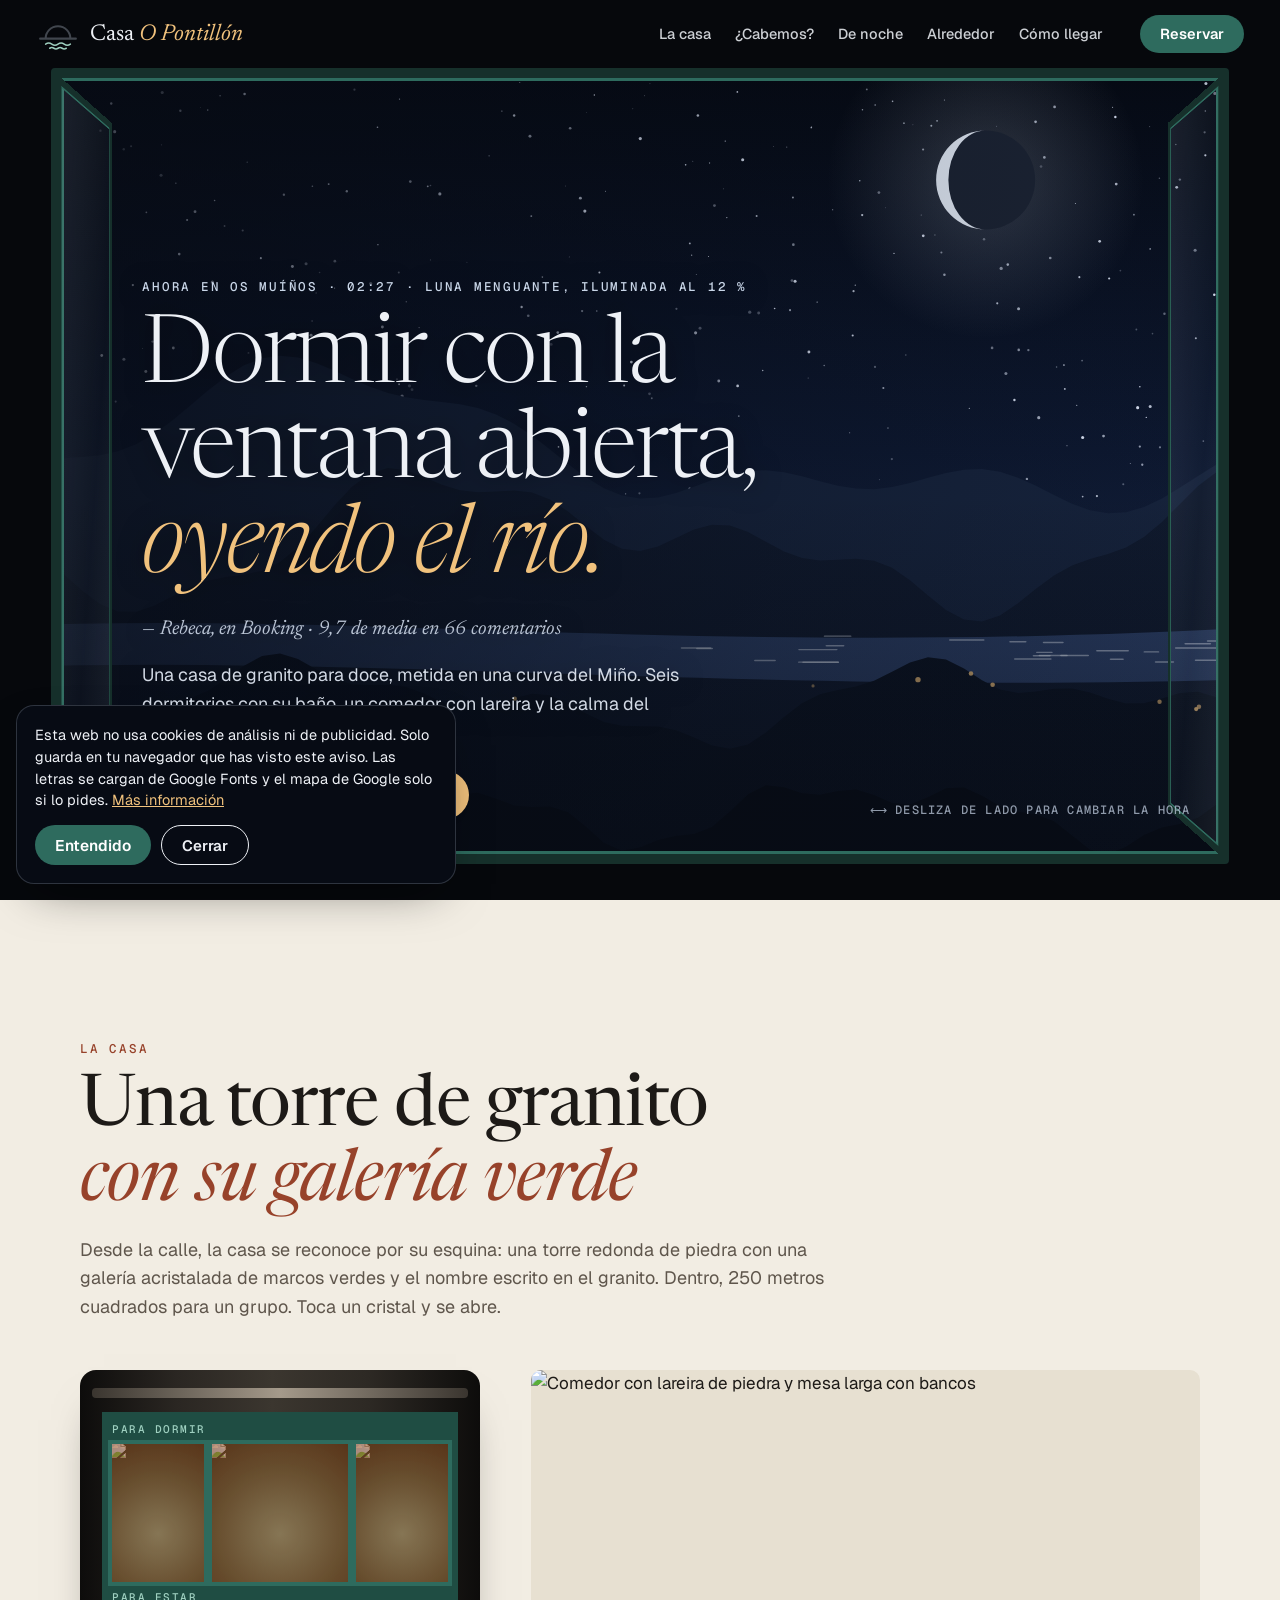
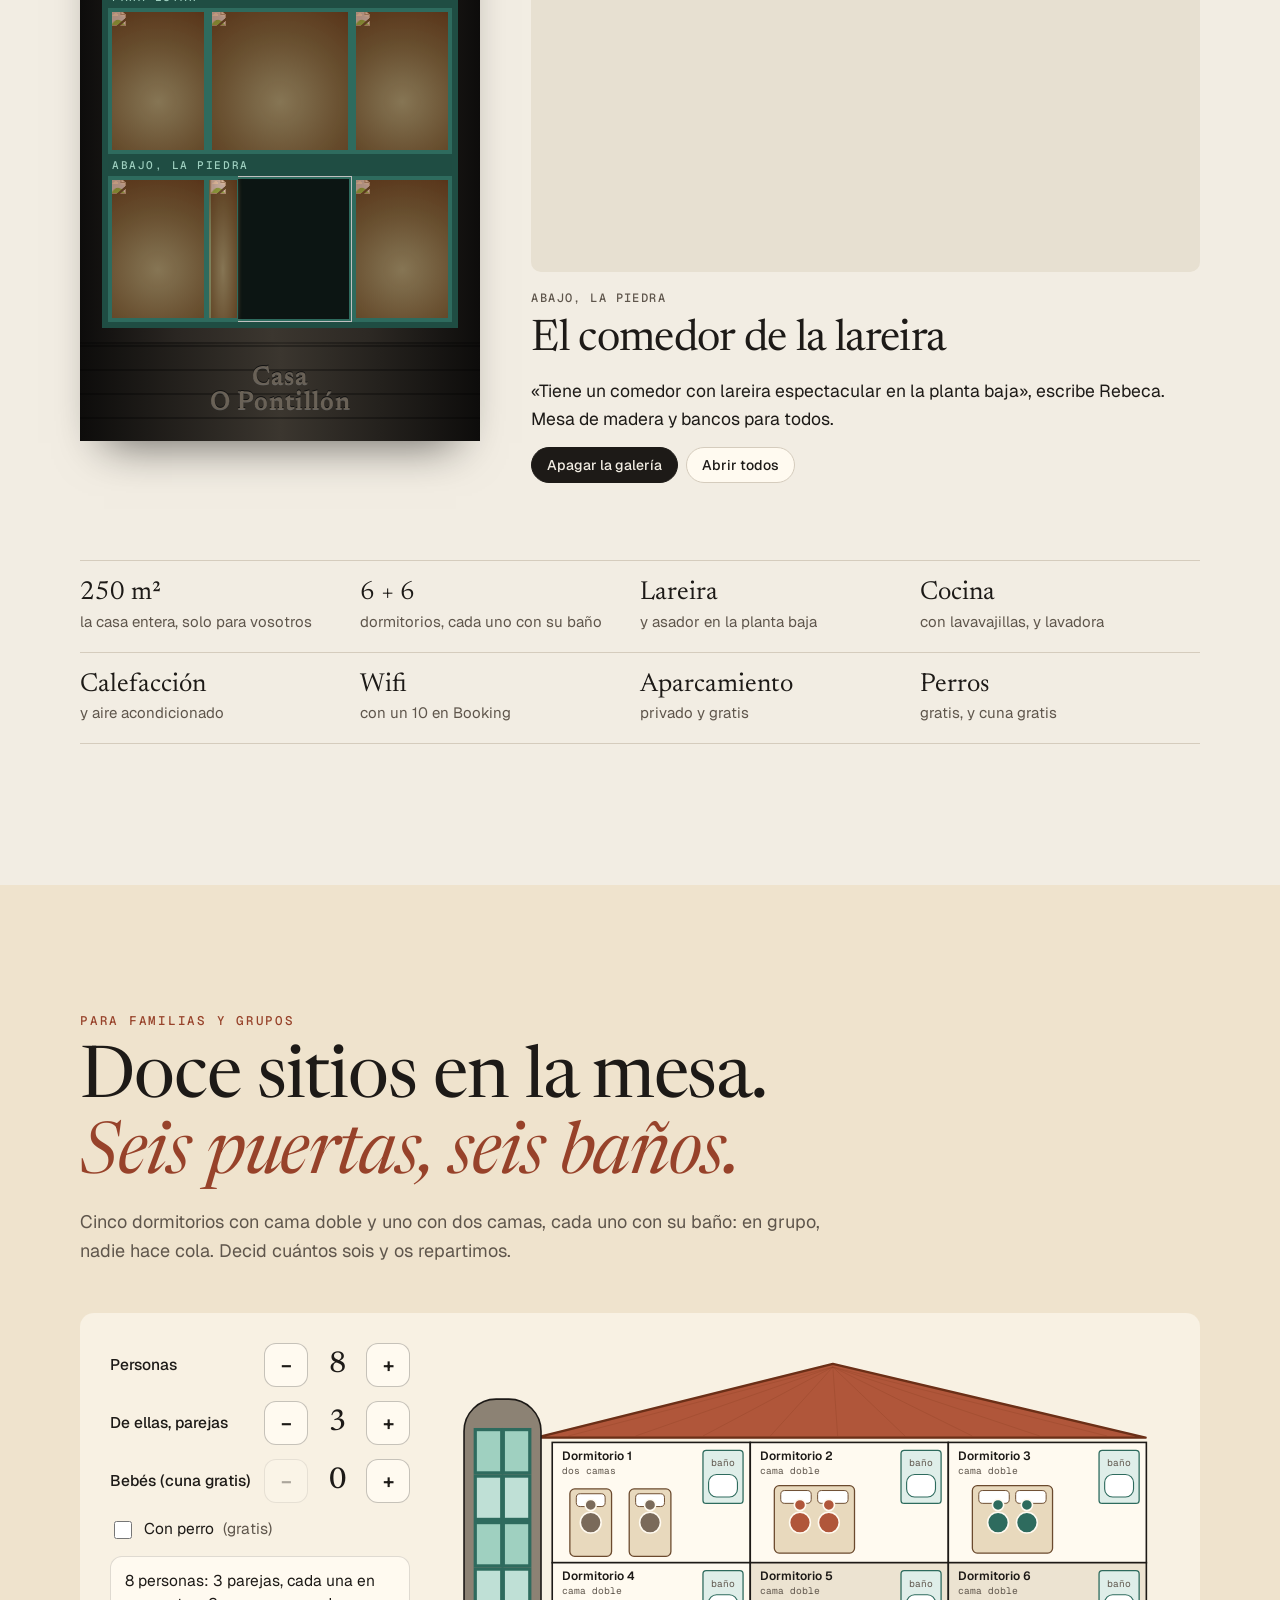
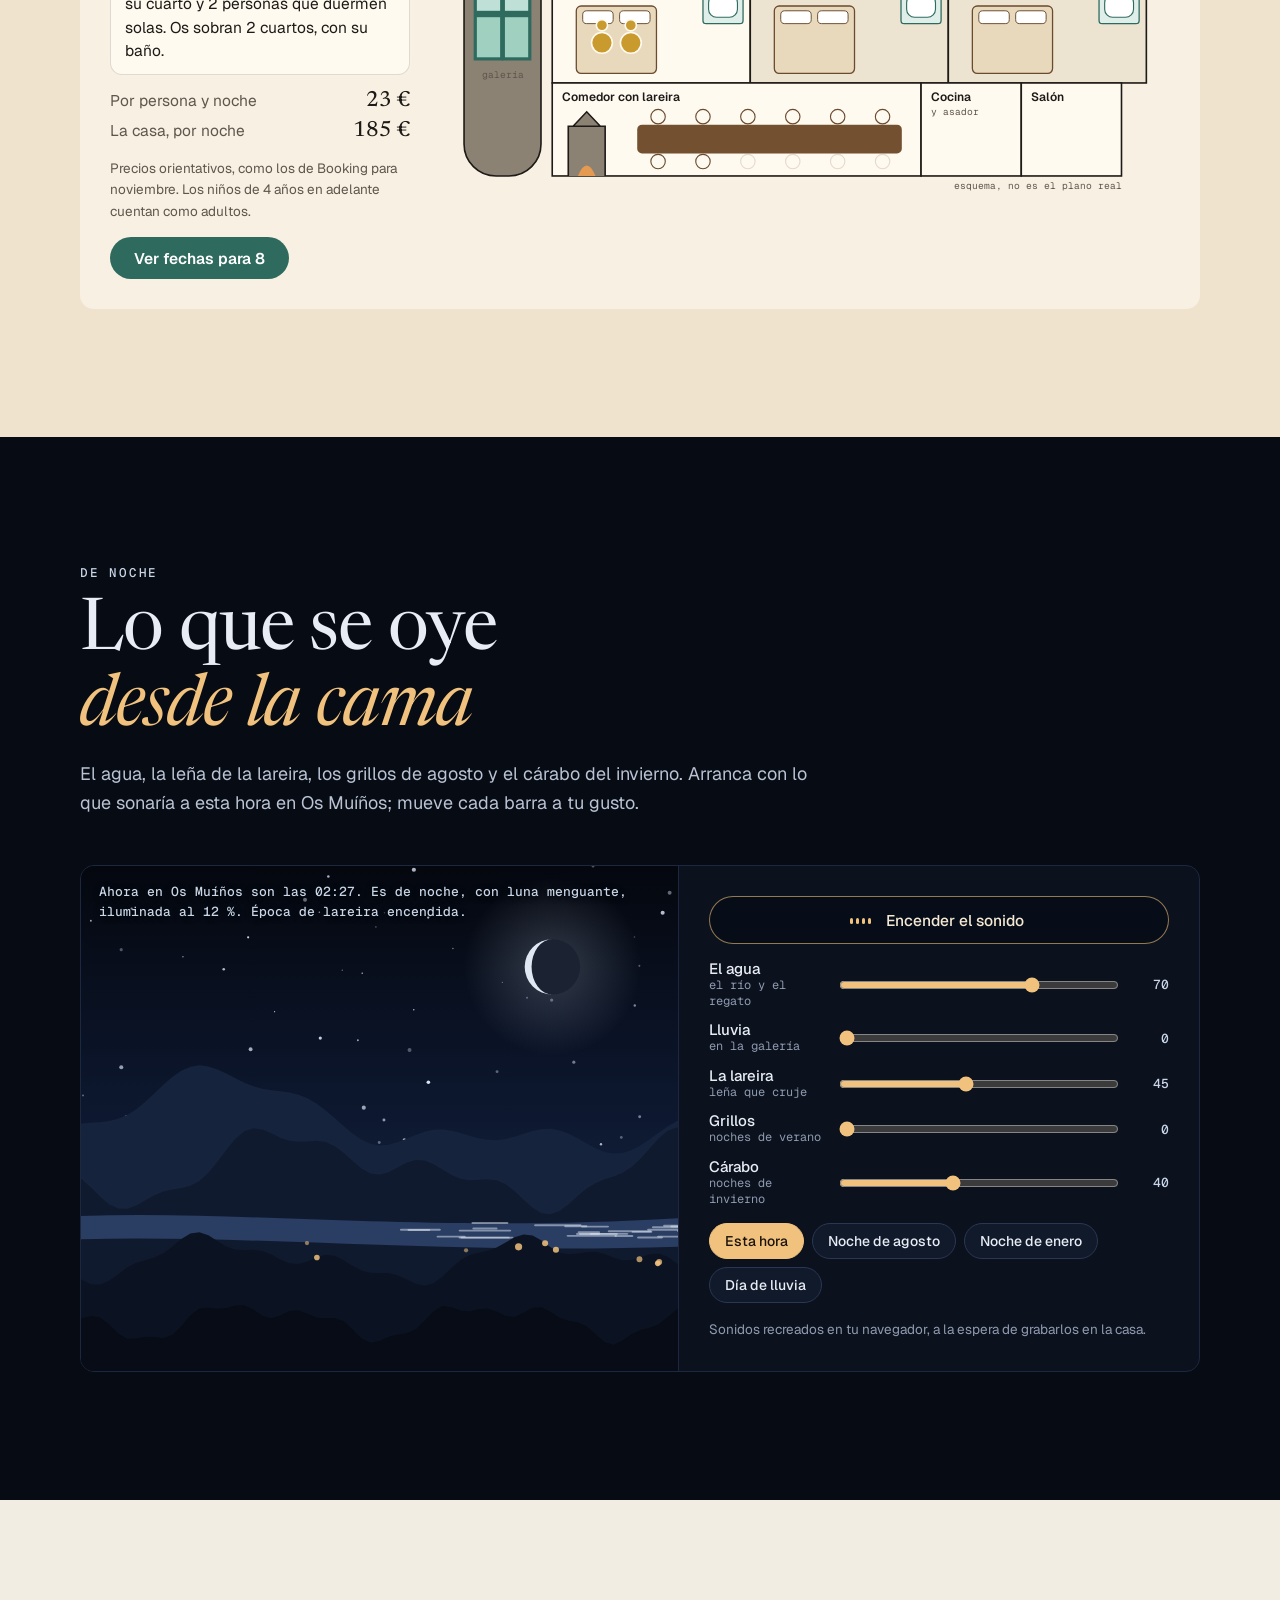
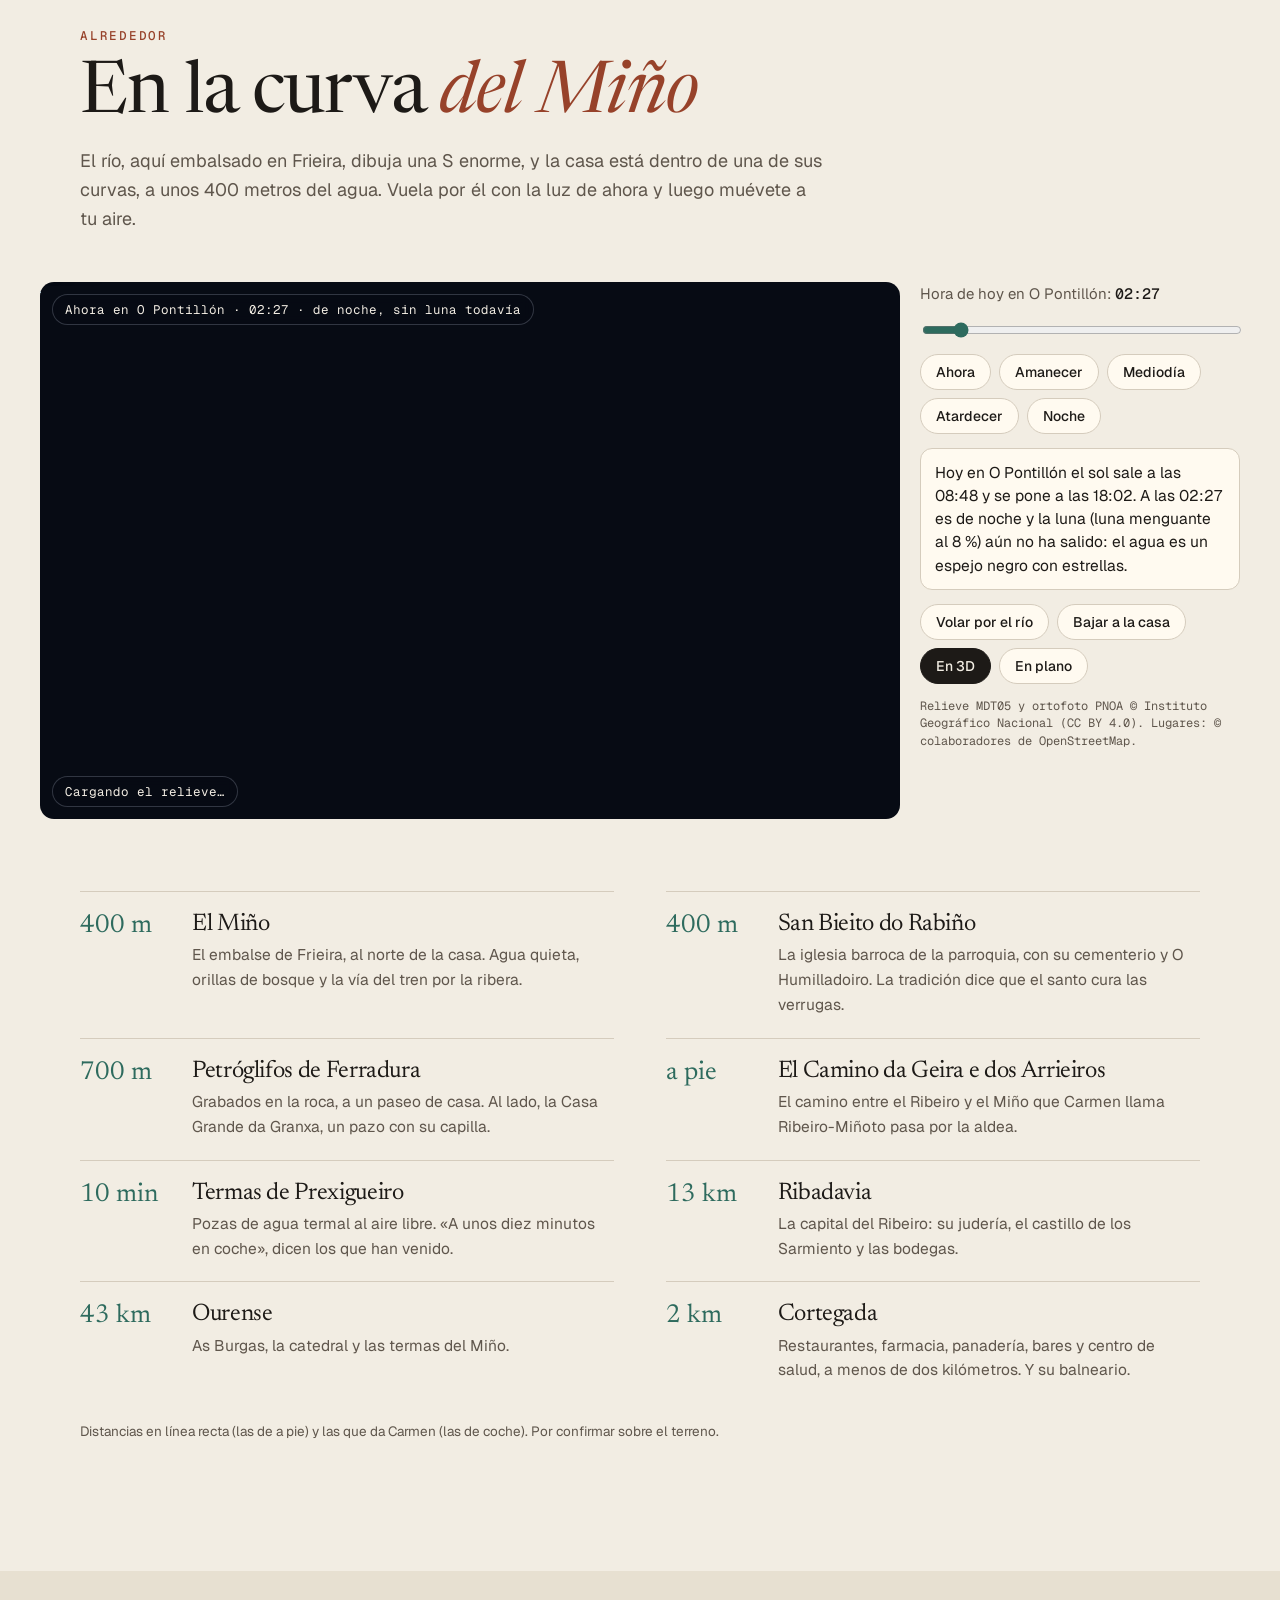
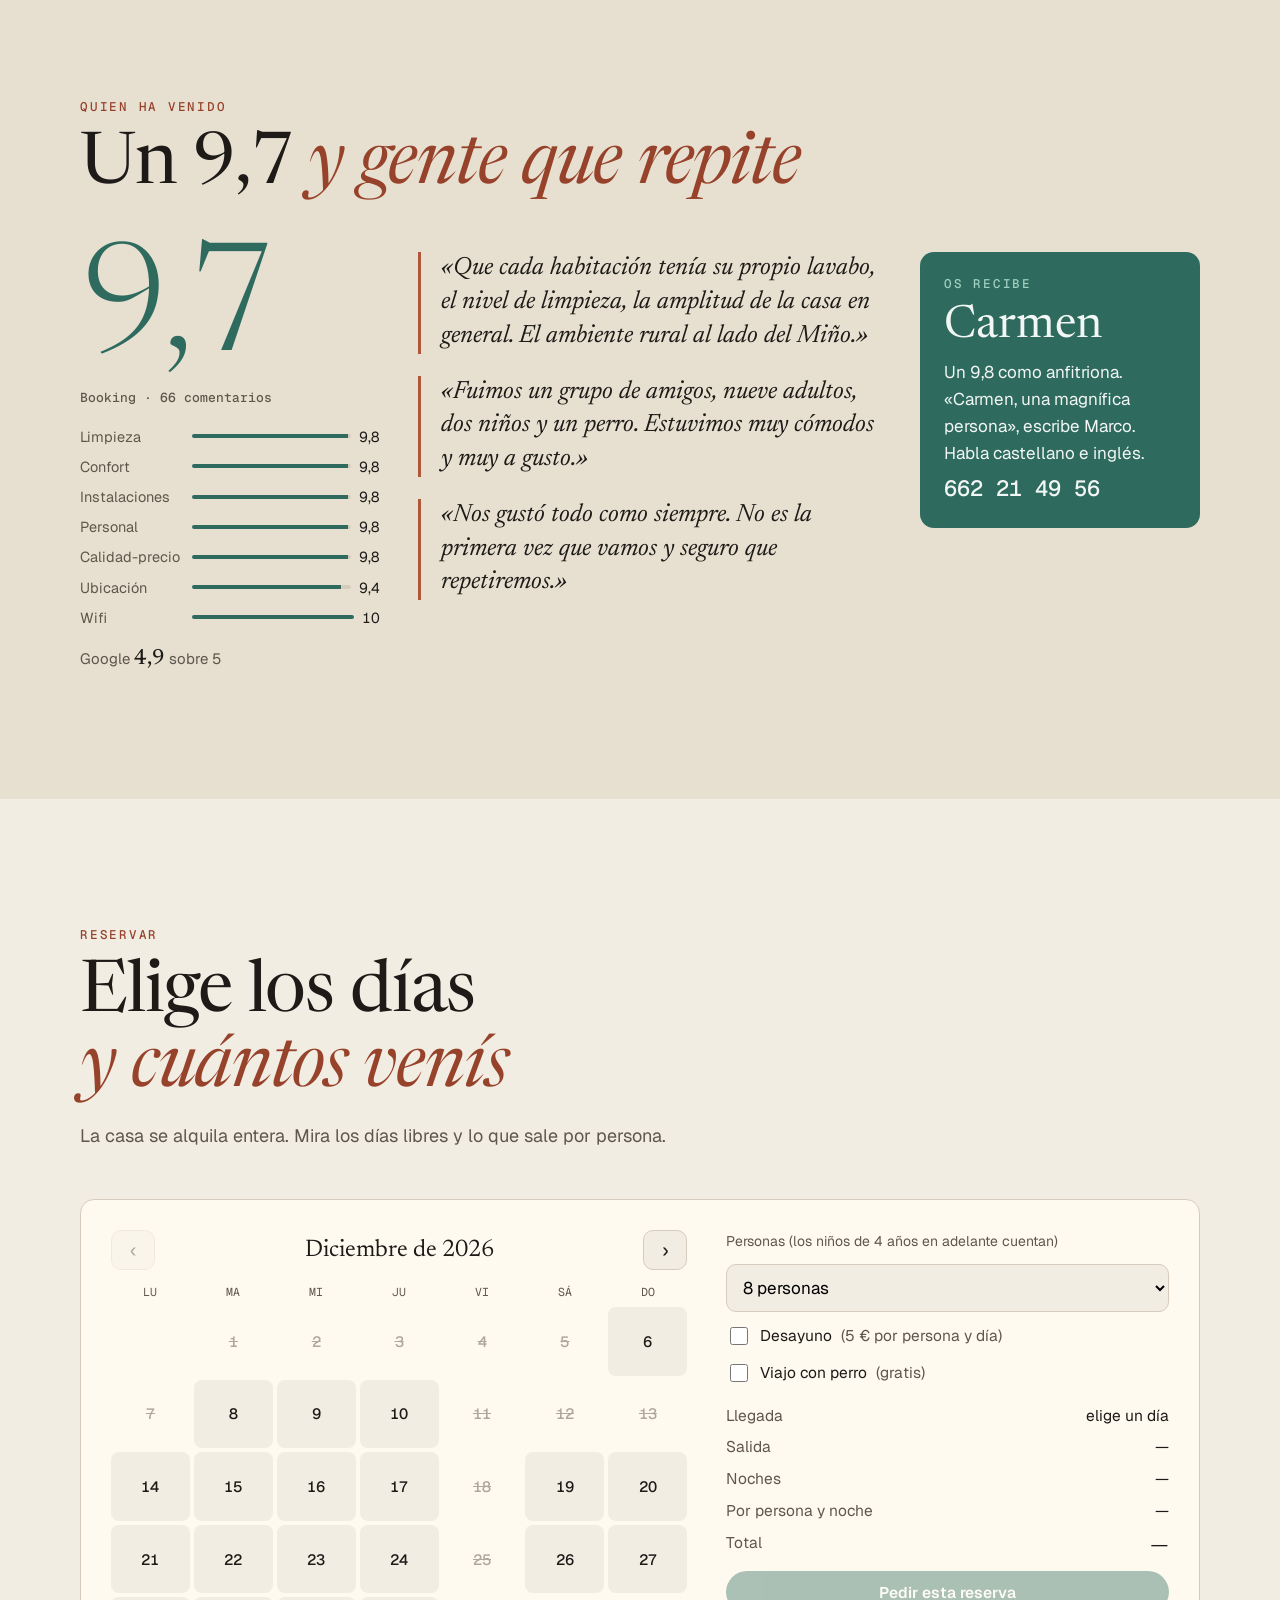
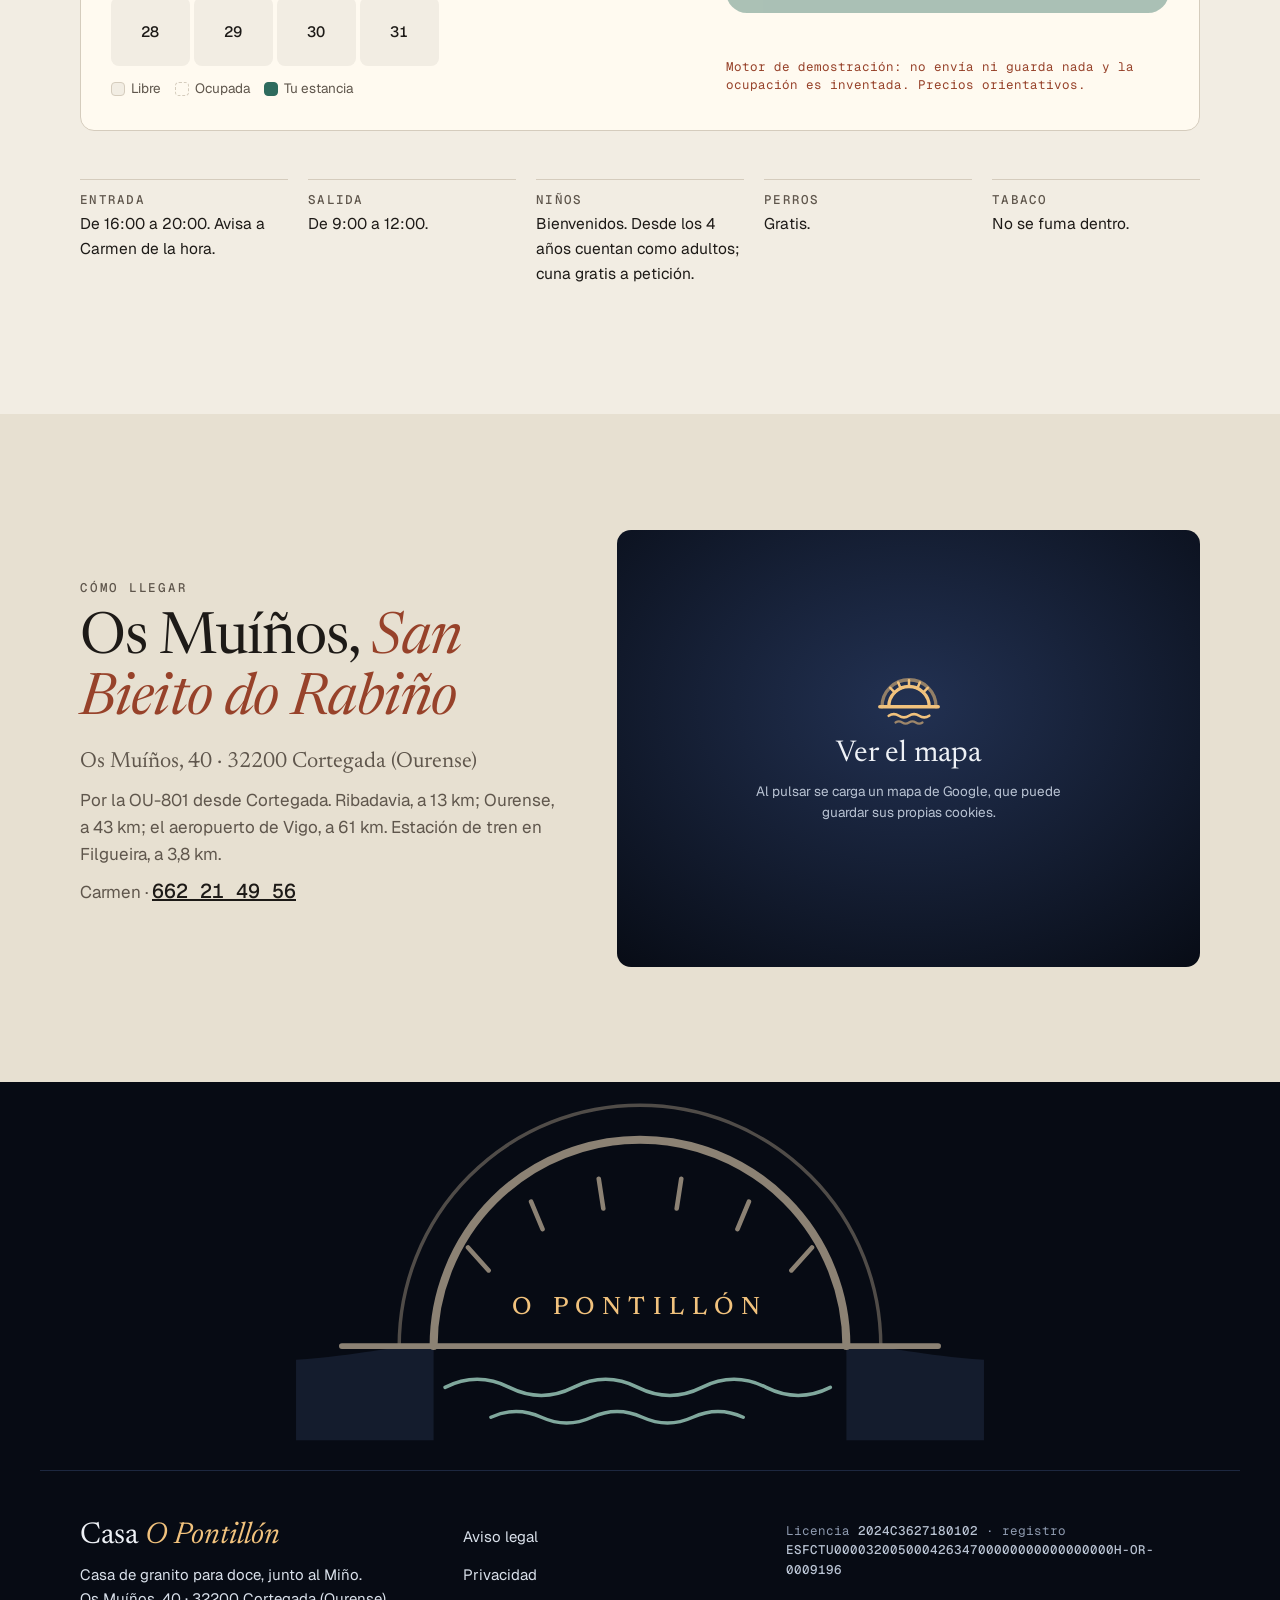
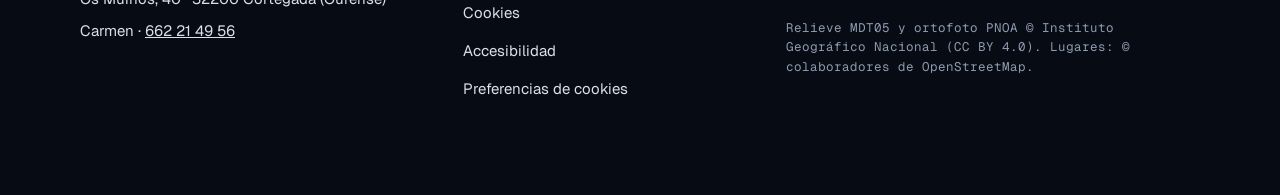
==== commit 5dbdce43: "El Miño en 3D: vuelo por la S y explorador en Alrededor Co-Authored-By: Claude Opus 5.5 <noreply@ant" ====
--- a/index.src.html
+++ b/index.src.html
@@ -41,8 +41,8 @@
 <link rel="preconnect" href="https://fonts.gstatic.com" crossorigin>
 <link rel="stylesheet" href="https://fonts.googleapis.com/css2?family=Geist:wght@400;500;600&family=Geist+Mono:wght@400;500&family=Newsreader:ital,opsz,wght@0,6..72,300..600;1,6..72,300..500&display=swap" media="print" onload="this.media='all'">
 <noscript><link rel="stylesheet" href="https://fonts.googleapis.com/css2?family=Geist:wght@400;500;600&family=Geist+Mono:wght@400;500&family=Newsreader:ital,opsz,wght@0,6..72,300..600;1,6..72,300..500&display=swap"></noscript>
-<link rel="stylesheet" href="css/estilos.css?v=212accc4">
-<link rel="stylesheet" href="css/3d.css">
+<link rel="stylesheet" href="css/estilos.css?v=b2f2e1e9">
+<link rel="stylesheet" href="css/3d.css?v=175eb4e5">
 <script type="application/ld+json">{
   "@context": "https://schema.org",
   "@type": "LodgingBusiness",
@@ -235,7 +235,14 @@
   </div>
   <div class="env ancho" id="rio">
     <div class="rio-marco" id="rio-marco">
-      <img id="rio-poster" class="rio-poster" src="img/terreno/plano.jpg" alt="El valle del Miño en relieve, con la S del embalse de Frieira y la casa dentro de una curva"  loading="lazy" decoding="async">
+      <picture>
+        <source type="image/avif" media="(max-aspect-ratio: 1/1)" srcset="img/terreno/poster-rio-movil-900.avif">
+        <source type="image/webp" media="(max-aspect-ratio: 1/1)" srcset="img/terreno/poster-rio-movil-900.webp">
+        <source media="(max-aspect-ratio: 1/1)" srcset="img/terreno/poster-rio-movil-900.jpg">
+        <source type="image/avif" srcset="img/terreno/poster-rio-1600.avif">
+        <source type="image/webp" srcset="img/terreno/poster-rio-1600.webp">
+        <img id="rio-poster" class="rio-poster" src="img/terreno/poster-rio-1600.jpg" alt="El valle del Miño en relieve, con la S del embalse de Frieira y la casa dentro de una curva" width="1600" height="1000" loading="lazy" decoding="async">
+      </picture>
       <div class="rio-lienzo" id="rio-lienzo"></div>
       <div class="rotulos" id="rio-rotulos" aria-hidden="true"></div>
       <button type="button" class="rio-mover" id="rio-mover" hidden>Mover el mapa</button>
@@ -426,6 +433,6 @@
 
 <script src="js/escena.js?v=d40e0c4d" defer></script>
 <script src="js/main.js?v=af0c3372" defer></script>
-<script type="module" src="js/3d/arranque.js" onerror="window.__pont3dFallo &amp;&amp; window.__pont3dFallo()"></script>
+<script type="module" src="js/3d/arranque.js?v=4f90e2fc" onerror="window.__pont3dFallo &amp;&amp; window.__pont3dFallo()"></script>
 </body>
 </html>
--- a/css/estilos.css
+++ b/css/estilos.css
@@ -225,7 +225,9 @@
 .lugares .dist { font: 400 26px/1.1 var(--f-tit); color: var(--verde); }
 .lugares h3 { font-size: 24px; margin-bottom: 6px; }
 .lugares p { color: var(--muted); font-size: 15.5px; }
-@media (max-width: 980px) { .env.ancho { grid-template-columns: 1fr; } .rio-marco { aspect-ratio: 4 / 4.4; } .lugares { grid-template-columns: 1fr; } }
+@media (max-width: 980px) { .env.ancho { grid-template-columns: 1fr; } .rio-marco { aspect-ratio: 16 / 10; } .lugares { grid-template-columns: 1fr; } }
+
+@media (max-width: 700px) { .rio-marco { aspect-ratio: 4 / 5; } }
 
 /* ================= 10. opiniones y Carmen ================= */
 .opiniones { padding: clamp(80px, 10vw, 140px) 0; background: var(--cal-2); }
--- a/css/3d.css
+++ b/css/3d.css
@@ -0,0 +1,59 @@
+/* El 3D del Miño (js/3d/): lo que hay dentro de #rio-marco. El tamaño del marco y los mandos son de la web.
+   Paleta: noche #070b14 · valle #16223a · galería #2e6b5e · luna #c9d6e8 · luz cálida #f1c27d · cal #f2ede3 */
+
+/* El marco y el póster (debajo de todo; con 3D, el canvas entra fundido encima y el póster se queda quieto) */
+.rio-marco { position: relative; overflow: hidden; background: #070b14; isolation: isolate; }
+.rio-marco > picture { display: contents; }
+#rio-poster { position: absolute; inset: 0; width: 100%; height: 100%; object-fit: cover; display: block; }
+
+/* El lienzo: cubre su hueco. Si solo cambia el alto (barra del móvil) el búfer no se rehace: object-fit recorta sin deformar */
+.rio-lienzo, #rio-rotulos { position: absolute; inset: 0; }
+canvas.lienzo3d { position: absolute; inset: 0; width: 100%; height: 100%; display: block; object-fit: cover; opacity: 0; transition: opacity .7s ease; }
+#rio.con-3d canvas.lienzo3d { opacity: 1; }
+#rio.con-3d:not(.volando) .rio-lienzo { cursor: grab; }
+#rio.con-3d .rio-lienzo:active { cursor: grabbing; }
+.rio-lienzo:focus-visible { outline: 2px solid #f1c27d; outline-offset: -4px; }
+
+/* En plano: la imagen (la crea el 3D al pulsar) entera, sobre el fondo de noche; el lienzo se oculta */
+.rio-marco > .rio-plano { display: contents; }
+#rio-plano-img { position: absolute; inset: 0; width: 100%; height: 100%; object-fit: contain; background: #070b14; display: none; }
+.rio-marco.plano #rio-plano-img { display: block; }
+.rio-marco.plano .rio-lienzo { visibility: hidden; pointer-events: none; }
+
+/* Rótulos sobre el relieve (en 3D y en plano) */
+#rio-rotulos { pointer-events: none; overflow: hidden; z-index: 1; }
+.rotulo3d { position: absolute; left: 0; top: 0; transform: translate(-50%, -100%); font: 500 12px/1.2 "Geist", system-ui, sans-serif; color: #f2ede3; white-space: nowrap;
+  padding: 4px 8px; border-radius: 6px; background: rgb(7 11 20 / .7); -webkit-backdrop-filter: blur(4px); backdrop-filter: blur(4px); border: 1px solid rgb(201 214 232 / .25); will-change: transform; }
+.rotulo3d small { display: block; font: 400 10.5px/1.2 "Geist Mono", ui-monospace, monospace; opacity: .78; }
+.rotulo3d::after { content: ""; position: absolute; left: 50%; top: 100%; width: 1px; height: 12px; background: rgb(201 214 232 / .6); }
+.rotulo3d.casa { background: #2e6b5e; border-color: #6fb5a1; color: #fff; }
+.rotulo3d.casa::after { background: #6fb5a1; }
+.rotulo3d.rio { background: none; border: 0; -webkit-backdrop-filter: none; backdrop-filter: none; padding: 0; font: italic 400 16px/1 "Newsreader", Georgia, serif; color: #c9d6e8;
+  text-shadow: 0 1px 6px rgb(0 0 0 / .85), 0 0 2px rgb(0 0 0 / .6); }
+.rotulo3d.rio::after { display: none; }
+.rio-marco.plano .rotulo3d { -webkit-backdrop-filter: none; backdrop-filter: none; }
+
+/* Lo que va encima del lienzo: el chip de ahora, «Mover el mapa» (táctil) y el aviso de carga */
+.rio-chip, .rio-carga, .rio-mover { position: absolute; z-index: 2; margin: 0; font: 400 12.5px/1.2 "Geist Mono", ui-monospace, monospace; color: #f2ede3;
+  background: rgb(7 11 20 / .72); border: 1px solid rgb(201 214 232 / .22); border-radius: 99px; padding: 7px 12px; -webkit-backdrop-filter: blur(6px); backdrop-filter: blur(6px); }
+.rio-chip { left: 12px; top: 12px; max-width: calc(100% - 24px); overflow: hidden; text-overflow: ellipsis; white-space: nowrap; }
+.rio-carga { left: 12px; bottom: 12px; max-width: calc(100% - 24px); }
+.rio-carga[hidden], .rio-mover[hidden] { display: none; }
+.rio-mover { right: 12px; bottom: 12px; font: 500 14px/1 "Geist", system-ui, sans-serif; padding: 11px 16px; min-height: 44px; cursor: pointer; }
+.rio-mover:focus-visible { outline: 2px solid #f1c27d; outline-offset: 2px; }
+.rio-marco.mapa-suelto .rio-mover { background: #2e6b5e; border-color: #6fb5a1; }
+.rio-marco.mapa-suelto { box-shadow: inset 0 0 0 2px #6fb5a1; }
+/* con «Mover el mapa» abajo a la derecha, el aviso de carga no se le monta */
+@media (pointer: coarse) { .rio-carga { max-width: calc(100% - 170px); } }
+
+@media (max-width: 600px) {
+  .rotulo3d { font-size: 11px; padding: 3px 6px; }
+  .rotulo3d small { font-size: 9.5px; }
+  .rotulo3d.rio { font-size: 14px; }
+  .rio-chip, .rio-carga { font-size: 11px; padding: 6px 10px; }
+  .rio-chip { white-space: normal; border-radius: 12px; }
+}
+
+@media (prefers-reduced-motion: reduce) {
+  canvas.lienzo3d { transition: none; }
+}
